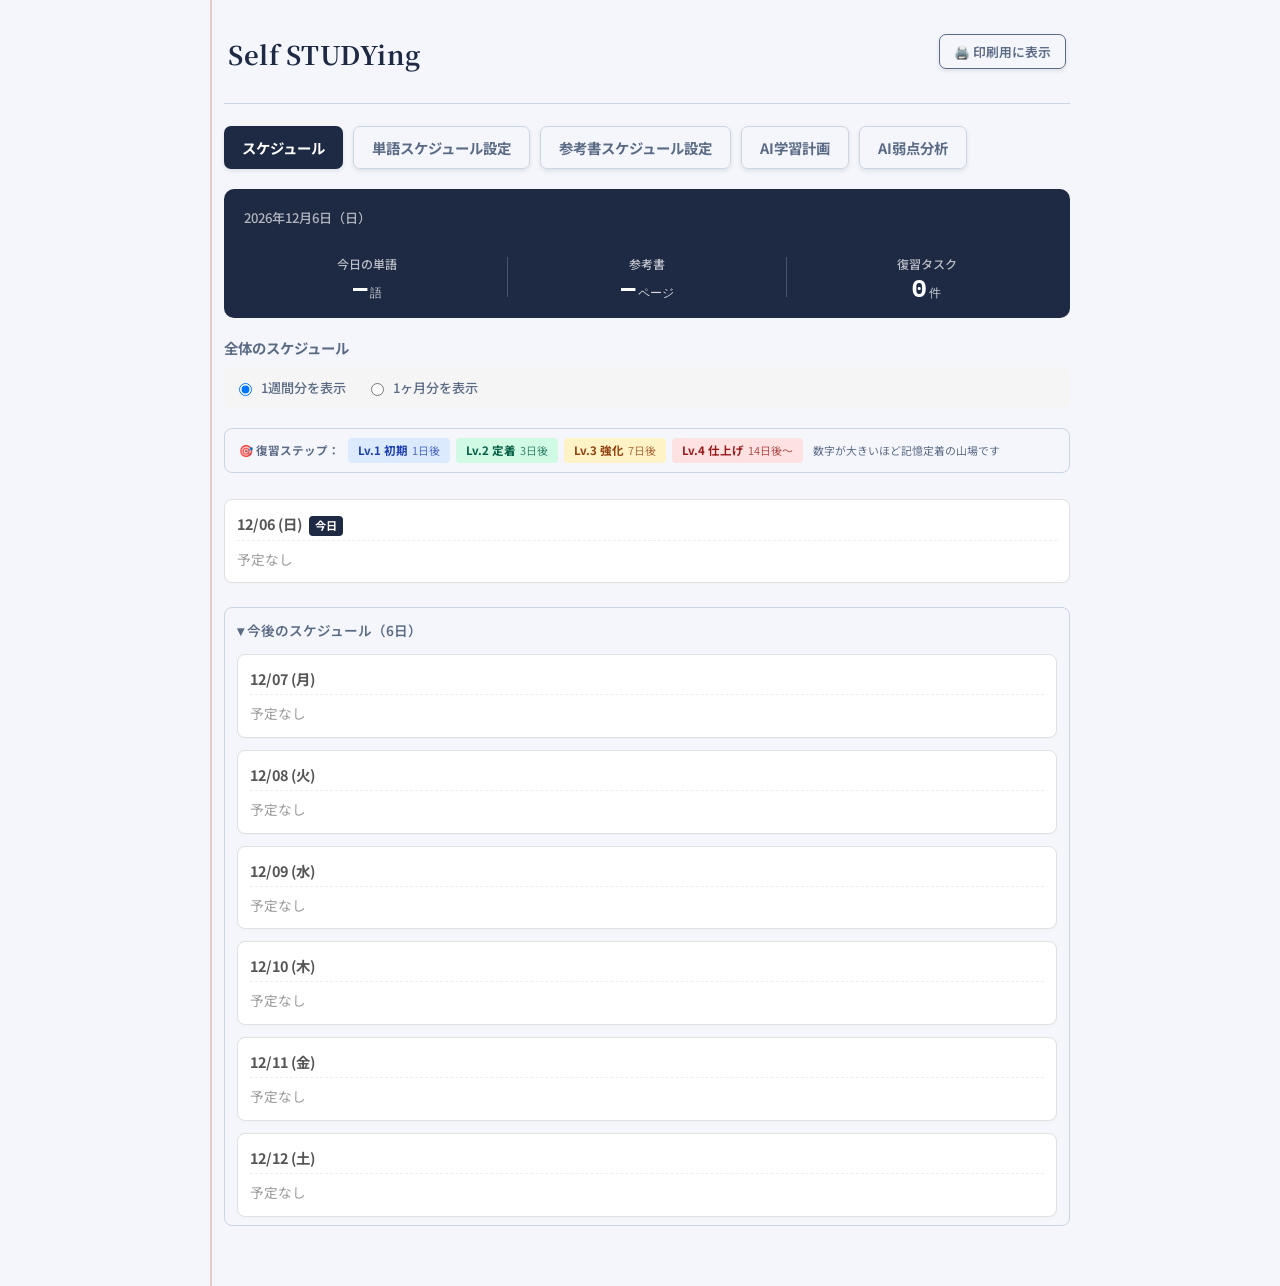
==== index.html @ 54c26e52 "Update index.html" ====
<!DOCTYPE html>
<html lang="ja">
<head>
<meta charset="UTF-8">
<meta name="viewport" content="width=device-width, initial-scale=1.0">
<title>Self STUDYing</title>
<link rel="preconnect" href="https://fonts.googleapis.com">
<link href="https://fonts.googleapis.com/css2?family=Noto+Serif+JP:wght@500;700&family=Noto+Sans+JP:wght@400;500;700&family=IBM+Plex+Mono:wght@500;600&display=swap" rel="stylesheet">
<script src="https://cdnjs.cloudflare.com/ajax/libs/Chart.js/4.4.4/chart.umd.min.js"></script>
<script src="https://cdnjs.cloudflare.com/ajax/libs/dompurify/3.2.4/purify.min.js"></script>
<link rel="stylesheet" href="css-style.css">
<link rel="stylesheet" href="css-ai-features.css">
<script>
  // AI機能の関数が未定義でも js-app.js の初期化を止めないための安全ガード
  window.handleScoreImageFile = window.handleScoreImageFile || function(e){ console.log('Score image:', e); };
  window.runWeaknessAnalysis = window.runWeaknessAnalysis || function(){ console.log('Weakness analysis'); };
  window.generateStudyPlan = window.generateStudyPlan || function(){ console.log('Study plan'); };
  window.setupApiKeyPersistence = window.setupApiKeyPersistence || function(){};
</script>
</head>
<body>
<div class="app">

  <header class="hero">
    <div class="hero-top">
      <div>
        <h1>Self STUDYing</h1>
      </div>
      <button class="print-btn no-print" id="printBtn">🖨️ 印刷用に表示</button>
    </div>
  </header>
  <!-- デスクトップ用タブバー（モバイルでは非表示） -->
  <div class="desktop-tab-bar no-print" style="display:flex; gap:10px; margin-bottom:20px; flex-wrap:wrap;">
    <button id="tabSchedule" class="btn-primary" onclick="showTab('schedule')">スケジュール</button>
    <button id="tab-btn-study" class="btn-ghost" onclick="showTab('study')">単語スケジュール設定</button>
    <button id="tab-btn-reference" class="btn-ghost" onclick="showTab('reference')">参考書スケジュール設定</button>
    <button class="btn-ghost" onclick="showTab('coach')">AI学習計画</button>
    <button class="btn-ghost" onclick="showTab('analysis')">AI弱点分析</button>
  </div>

  <!-- モバイル用ボトムナビゲーション -->
  <nav class="bottom-nav no-print" aria-label="メインナビゲーション">
    <button class="bottom-nav-item active" id="bnav-schedule" onclick="showTab('schedule')" aria-label="スケジュール">
      <span class="nav-dot"></span>
      <span class="nav-icon">📅</span>
      <span>スケジュール</span>
    </button>
    <button class="bottom-nav-item" id="bnav-study" onclick="showTab('study')" aria-label="単語設定">
      <span class="nav-dot"></span>
      <span class="nav-icon">📖</span>
      <span>単語</span>
    </button>
    <button class="bottom-nav-item" id="bnav-reference" onclick="showTab('reference')" aria-label="参考書設定">
      <span class="nav-dot"></span>
      <span class="nav-icon">📚</span>
      <span>参考書</span>
    </button>
    <button class="bottom-nav-item" id="bnav-coach" onclick="showTab('coach')" aria-label="AI学習計画">
      <span class="nav-dot"></span>
      <span class="nav-icon">🤖</span>
      <span>AI計画</span>
    </button>
    <button class="bottom-nav-item" id="bnav-analysis" onclick="showTab('analysis')" aria-label="AI弱点分析">
      <span class="nav-dot"></span>
      <span class="nav-icon">📊</span>
      <span>分析</span>
    </button>
  </nav>

    <!-- 追加：スケジュール表示ビュー -->
  <div id="tab-schedule" class="tab-content">

    <!-- ★ 今日のサマリーカード -->
    <div class="today-summary-card" id="todaySummaryCard">
      <div class="ts-date" id="todaySummaryDate">読み込み中...</div>
      <div class="ts-block">
        <div class="ts-label">今日の単語</div>
        <div class="ts-value" id="ts-words">—<span class="ts-unit">語</span></div>
      </div>
      <div class="ts-divider"></div>
      <div class="ts-block">
        <div class="ts-label">参考書</div>
        <div class="ts-value" id="ts-pages">—<span class="ts-unit">ページ</span></div>
      </div>
      <div class="ts-divider"></div>
      <div class="ts-block">
        <div class="ts-label">復習タスク</div>
        <div class="ts-value" id="ts-reviews">—<span class="ts-unit">件</span></div>
      </div>
      <div class="ts-all-done" id="ts-all-done" style="display:none;">✅ 今日の予定はすべて完了！お疲れさまです。</div>
    </div>

    <h3 class="sub-head">全体のスケジュール</h3>
    
    <!-- 期間切り替えラジオボタン -->
    <div style="margin-bottom: 20px; display: flex; gap: 20px; background: #f5f5f5; padding: 10px; border-radius: 6px; flex-wrap:wrap;">
      <label style="cursor: pointer; display: flex; align-items: center; gap: 6px;">
        <input type="radio" name="schedulePeriod" value="week" checked> 1週間分を表示
      </label>
      <label style="cursor: pointer; display: flex; align-items: center; gap: 6px;">
        <input type="radio" name="schedulePeriod" value="month"> 1ヶ月分を表示
      </label>
    </div>

    <!-- スケジュールが日付順に並ぶコンテナ -->
    <div id="integratedScheduleList" style="display: flex; flex-direction: column; gap: 12px;"></div>
  </div>

  <div id="tab-study" class="tab-content" style="display:none;">
  <section class="card today-card" id="today">
    <h2>📌 今日やること</h2>
    <h3 class="sub-head">今日の範囲</h3>
    <div class="today-new-box" id="todayNewBox"></div>
    <h3 class="sub-head">レビューする単語</h3>
    <div class="due-list" id="dueList"></div>
  </section>

  <section class="card" id="progress">
    <h2>📊 進捗</h2>
    <div class="chart-grid">
      <div>
        <div class="chart-label">日別正答率（直近14日）</div>
        <div class="chart-box"><canvas id="rateChart"></canvas></div>
      </div>
      <div>
        <div class="chart-label">苦手単語の内訳</div>
        <div class="chart-box"><canvas id="statusChart"></canvas></div>
      </div>
    </div>
    <div class="streak-note">データがない日はグラフ上で途切れます（その日はレビューをしていない、という意味です）。</div>
  </section>

  <details class="setup-details" id="setup" open>
    <summary>⚙️ スケジュール設定</summary>
    <h3 class="sub-head">① 今週の範囲を登録</h3>
    <div class="field full" style="margin-bottom:14px;">
      <label>割り振り方法</label>
      <div style="display:flex; gap:16px; margin-top:6px; flex-wrap:wrap;">
        <label style="cursor:pointer; display:flex; align-items:center; gap:4px; font-size:.85rem;">
          <!-- valueを byRange に変更し、文言を合わせます -->
          <input type="radio" name="planMode" value="byRange" checked>
          学習する曜日から設定（開始日〜終了日で均等に分ける）
        </label>
        <label style="cursor:pointer; display:flex; align-items:center; gap:4px; font-size:.85rem;">
          <input type="radio" name="planMode" value="byAmount">
          1日の単語数を指定する（終了番号まで数週間続く）
        </label>
      </div>
    </div>
    <div class="form-grid">
      <div class="field">
        <label for="startNum">開始番号</label>
        <input type="number" id="startNum" min="1" placeholder="例: 1500">
      </div>
      <div class="field">
        <label for="endNum">終了番号</label>
        <input type="number" id="endNum" min="1" placeholder="例: 1600">
      </div>
      <div class="field">
        <label for="startDate">開始日</label>
        <input type="date" id="startDate">
      </div>
      <!-- 追加：終了日の入力欄 -->
      <div class="field" id="endDateWrap">
        <label for="endDate">終了日</label>
        <input type="date" id="endDate">
      </div>
      <div class="field" id="amountFieldWrap" style="display:none;">
        <label for="amountPerDay">1日の単語数</label>
        <input type="number" id="amountPerDay" min="1" placeholder="例: 30">
      </div>
      <div class="field">
        <label>学習する曜日（新規を覚える日）</label>
        <div class="checkbox-row" id="weekdayRow"></div>
      </div>
      <div class="field full">
        <label>復習を入れるタイミング</label>
        <div class="checkbox-row" id="intervalRow"></div>
        <div class="hint">推奨：1日後・3日後・7日後・14日後。他教科との兼ね合いで負担が大きければ間引いてOKです。</div>
      </div>
    </div>
    <div class="error-msg" id="errorMsg"></div>
    <button class="btn-primary" id="addBtn" style="margin-top:10px;">この範囲をスケジュールに追加</button>
    <div class="entry-list" id="entryList"></div>

    <h3 class="sub-head">② スケジュール表（単語 + 参考書）</h3>
    <div class="schedule-wrap">
      <div id="scheduleArea"></div>
    </div>
    <div class="footer-actions">
      <button class="btn-ghost" id="resetBtn">範囲をすべてリセット</button>
    </div>

    <h3 class="sub-head">③ 単語を登録（問題中に出てきた単語や苦手な単語など）</h3>
    <div class="leech-form-row">
      <input type="text" id="leechWord" placeholder="単語（例: arbitrary）">
      <input type="text" id="leechMeaning" placeholder="意味・メモ（任意）">
      <button class="btn-primary" id="leechAddBtn">リストに追加</button>
    </div>
    <div class="error-msg" id="leechErrorMsg"></div>

    <details class="leech-details" open>
      <summary id="activeSummary">登録中の単語</summary>
      <div style="margin: 12px 0; padding: 14px; background: var(--paper); border-radius: 8px; border: 1px solid var(--paper-line);">
        <div style="font-size: .85rem; font-weight: 700; margin-bottom: 8px;">📝 リストの単語で確認テストを実施</div>
        <div style="display: flex; gap: 8px; flex-wrap: wrap;">
          <select id="testMode" style="padding: 8px 10px; border: 1px solid var(--paper-line); border-radius: 6px; font-family: inherit; font-size: .9rem;">
            <option value="all">登録中の全単語</option>
            <option value="random10">ランダムに10問</option>
            <option value="miss1">ミス1回の単語のみ</option>
            <option value="warn">要注意単語のみ（ミス2回以上）</option>
          </select>
          <button class="btn-primary" id="startTestBtn">テスト開始</button>
        </div>
      </div>
      <table class="leech-mini-table" id="activeTable"></table>
    </details>
    <details class="leech-details">
      <summary id="graduatedSummary">卒業した単語</summary>
      <table class="leech-mini-table" id="graduatedTable"></table>
    </details>
  </details>

  <section class="card tip-box" style="background:var(--gold-bg); border:1px solid #e4cd94;">
    <h2 style="font-family:'Noto Sans JP',sans-serif; font-size:.95rem;">📌 各回の学習フロー（既にやっている進め方）</h2>
    <ol style="margin:8px 0 0 0; padding-left:1.2em; font-size:.85rem;">
      <li style="margin-bottom:4px;">英語を見て日本語の意味を思い出す（想起）</li>
      <li style="margin-bottom:4px;">出てこなければ意味を確認 → 右ページの例文で該当箇所を訳す</li>
      <li style="margin-bottom:4px;"><b>例文を見終えたら、単語だけをもう一度見せて自力で意味を言わせる</b>（ここが抜けやすい）</li>
      <li style="margin-bottom:4px;">それでも詰まる単語は上の「苦手リスト」に単語だけ登録しておく → 表示された日に自動でレビュー対象に上がってくる</li>
    </ol>
  </section>
  </div>
  
    <!-- 参考書スケジュール管理タブ -->
  <div id="tab-reference" class="tab-content" style="display: none;">

    <!-- ━━━━━━━━━━━━━━━━━━━━━━━━━━━━━━━━━━━━━
         【出力エリア】今日の確認
         ━━━━━━━━━━━━━━━━━━━━━━━━━━━━━━━━━━━━━ -->
    <div class="ref-section-label ref-section-label--output">
      <span class="ref-section-icon">📋</span>今日の確認
    </div>

    <!-- ★ 今日やること（参考書）カード -->
    <section class="card today-card" id="ref-today">
      <h2>📌 今日やること</h2>

      <h3 class="sub-head">今日の参考書範囲</h3>
      <div class="today-new-box" id="refTodayNewBox">
        <div class="empty-mini">読み込み中...</div>
      </div>

      <h3 class="sub-head">今日の復習チェック</h3>
      <div id="refTodayReviewList">
        <div class="empty-mini">読み込み中...</div>
      </div>

      <!-- 進捗入力：折りたたみ式アコーディオン -->
      <details class="ref-progress-details" id="refProgressDetails">
        <summary class="ref-progress-summary">
          <span class="ref-progress-summary-icon">📝</span>
          今日の進捗を入力する
          <span class="ref-progress-summary-badge" id="refProgressBadge" style="display:none;">記録済み ✓</span>
        </summary>
        <div id="refTodayProgressSection" style="margin-top:10px;"></div>
      </details>

      <!-- 進捗保存後に表示する「進んだ分の復習スケジュール」 -->
      <div id="refProgressedReviewSection" style="margin-top:0;"></div>
    </section>

    <!-- ━━━━━━━━━━━━━━━━━━━━━━━━━━━━━━━━━━━━━
         【入力エリア】スケジュール設定
         ━━━━━━━━━━━━━━━━━━━━━━━━━━━━━━━━━━━━━ -->
    <div class="ref-section-label ref-section-label--input">
      <span class="ref-section-icon">⚙️</span>スケジュール設定
    </div>

    <details class="ref-setting-details" id="refSettingDetails" open>
      <summary class="ref-setting-summary">
        📚 参考書スケジュールを登録・管理する
      </summary>
      <div class="card ref-setting-body">

        <div class="field full" style="margin-bottom:14px;">
          <label>割り振り方法</label>
          <div style="display:flex; gap:16px; margin-top:6px; flex-wrap:wrap;">
            <label style="cursor:pointer; display:flex; align-items:center; gap:4px; font-size:.85rem;">
              <input type="radio" name="refPlanMode" value="byRange" checked>
              学習する曜日から設定（開始日〜終了日で均等に分ける）
            </label>
            <label style="cursor:pointer; display:flex; align-items:center; gap:4px; font-size:.85rem;">
              <input type="radio" name="refPlanMode" value="byAmount">
              1日あたり進める量から設定（終了日は自動計算）
            </label>
          </div>
        </div>

        <div style="display: grid; grid-template-columns: repeat(auto-fit, minmax(200px, 1fr)); gap: 15px; margin-bottom: 15px;">
          <div>
            <label>教材名</label>
            <input type="text" id="refBookName" placeholder="例: 青チャート、NextStage" class="input-field" style="width: 100%;">
          </div>
          <div>
            <label>開始ページ（番）</label>
            <input type="number" id="refStartNum" placeholder="例: 1" class="input-field" style="width: 100%;">
          </div>
          <div>
            <label>終了ページ（番）</label>
            <input type="number" id="refEndNum" placeholder="例: 100" class="input-field" style="width: 100%;">
          </div>
          <div>
            <label>開始日</label>
            <input type="date" id="refStartDate" class="input-field" style="width: 100%;">
          </div>
          <div id="refEndDateWrap">
            <label>終了日</label>
            <input type="date" id="refEndDate" class="input-field" style="width: 100%;">
          </div>
          <div id="refAmountFieldWrap" style="display: none;">
            <label>1日あたり進める量</label>
            <input type="number" id="refAmountPerDay" min="1" placeholder="例: 5" class="input-field" style="width: 100%;">
          </div>
        </div>

        <div class="field full" style="margin-bottom: 15px;">
          <label>学習する曜日</label>
          <div class="checkbox-row" id="refWeekdayRow"></div>
        </div>

        <div class="field full" style="margin-bottom: 15px;">
          <div style="display:flex; align-items:flex-start; gap:10px; padding:10px 14px;
               background:#eaf3ec; border:1.5px solid #bcd6c4; border-radius:8px; font-size:.83rem;">
            <span style="font-size:1.05rem; flex-shrink:0;">📅</span>
            <div style="color:#2d5c3c; line-height:1.55;">
              <strong>復習スケジュールは進捗入力時に自動生成されます。</strong><br>
              今日の進捗を記録すると、その日から <strong>1日後・3日後・7日後・14日後</strong> の復習予定が自動でスケジュールに追加されます。
            </div>
          </div>
        </div>

        <div class="error-msg" id="refErrorMsg"></div>
        <button id="saveRefPlanBtn" class="btn-primary" style="width: 100%;">スケジュールを生成して登録</button>
        <div class="entry-list" id="refEntryList"></div>

      </div><!-- /.ref-setting-body -->
    </details>

  </div>

  <!-- [ai-features.html] AI学習計画タブ (#tab-coach) → ai-features.html に移動 -->

  <!-- [ai-features.html] AI弱点分析タブ (#tab-analysis) → ai-features.html に移動 -->

</div>

<div class="modal-overlay" id="testModal">
    <div class="modal-content">
      <button class="modal-close" id="closeTestBtn">✖</button>
      <div id="testArea">
        <div class="test-progress" id="testProgress"></div>
        <div style="text-align: center; margin-bottom: 10px;">
         <button onclick="speakWord(document.getElementById('testWordDisplay').textContent)" 
                 style="background:var(--ink); color:white; border:none; border-radius:50%; width:40px; height:40px; cursor:pointer;">🔊</button>
       </div>
        <div class="test-word" id="testWordDisplay"></div>
        <button class="btn-ghost" id="testRevealBtn" style="width: 100%; margin-bottom: 12px; padding: 12px;">意味を確認</button>
        <div class="test-meaning" id="testMeaningDisplay"></div>
        <div class="test-actions" id="testActions">
          <button class="btn-correct" id="testCorrectBtn" style="flex: 1; padding: 12px;">できた</button>
          <button class="btn-wrong" id="testWrongBtn" style="flex: 1; padding: 12px;">もう一度</button>
        </div>
      </div>
      <div id="resultArea" style="display: none;">
        <h2 style="text-align: center; margin-top: 0; font-size: 1.4rem;">🎉 テスト終了！</h2>
        <div style="text-align: center; font-size: 1.1rem; font-weight: 700; margin-bottom: 16px;" id="resultScore"></div>
        <div style="font-size: .85rem; color: var(--ink-soft); text-align: center;">※スケジュールと日別正答率グラフに結果が反映されました。</div>
        <div class="result-list" id="resultList"></div>
      </div>
    </div>
  </div>

  <!-- ★② ここに追記：AI機能を読み込む枠 -->
  <div id="ai-features-container">
    <!-- ============================================================
   AI機能画面パーツ (components-ai-features.html)
============================================================ -->

  <!-- タブボタンテンプレート（JSがナビゲーションバーに自動挿入します） -->
  <template id="ai-nav-desktop-template">
    <button id="tab-btn-coach" class="btn-ghost" onclick="showTab('coach')">AI学習計画</button>
    <button id="tab-btn-analysis" class="btn-ghost" onclick="showTab('analysis')">AI弱点分析</button>
  </template>

  <template id="ai-nav-mobile-template">
    <button class="bottom-nav-item" id="bnav-coach" onclick="showTab('coach')" aria-label="AI学習計画">
      <span class="nav-dot"></span>
      <span class="nav-icon">🤖</span>
      <span>AI計画</span>
    </button>
    <button class="bottom-nav-item" id="bnav-analysis" onclick="showTab('analysis')" aria-label="AI弱点分析">
      <span class="nav-dot"></span>
      <span class="nav-icon">📊</span>
      <span>分析</span>
    </button>
  </template>

  <!-- ① AI学習計画タブ本体 -->
  <div id="tab-coach" class="tab-content" style="display:none;">
    <!-- APIキー設定 -->
    <section class="card no-print ai-settings-card">
      <h2 style="font-size:0.9rem; margin-bottom:8px;">⚙️ AI連携設定</h2>
      <div class="security-banner">
        <span class="sb-icon">⚠️</span>
        <div>
          <strong>APIキーの取り扱いにご注意ください。</strong><br>
          このキーはお使いのブラウザ内にのみ保存され、外部サーバーへ送信されることはありません。
          ただし、<strong>共有PC・共有ブラウザでのご利用はお控えください</strong>。
        </div>
      </div>
      <div class="field">
        <input type="password" id="geminiApiKey" placeholder="APIキーを入力（このデバイスにのみ保存されます）" style="max-width:400px;">
        <div class="hint">
          Gemini APIキーをお持ちでない場合は
          <a href="https://aistudio.google.com/app/apikey" target="_blank" rel="noopener noreferrer" style="color:var(--ink); font-weight:700; text-decoration:underline;">こちらから取得できます</a>
        </div>
      </div>
      <div class="error-msg" id="coachErrorMsg"></div>
    </section>

    <!-- チャット画面 -->
    <section class="card no-print" id="coachChatSection">
      <h2>💬 AIコーチとの作戦会議（ヒアリング）</h2>
      <div class="hint" style="margin-bottom:12px;">AIが質問をするので、生徒の状況を答えてあげてください。情報が集まったら下のボタンで計画を生成します。</div>
      
      <div id="chatBox" class="chat-box-container">
        <div class="chat-msg model-msg">こんにちは！専属のAI学習コーチです。まずは、今回の「達成したい目標（例：〇〇試験合格）」を教えてください！</div>
      </div>

      <div style="display: flex; flex-direction: column; gap: 8px;">
        <div class="chat-input-row">
          <button type="button" class="btn-ghost" onclick="document.getElementById('chatFileInput').click()" style="padding: 10px 14px; font-size: 0.85rem; display: flex; align-items: center; gap: 6px; white-space: nowrap;">
            📷 画像を追加
          </button>
          <input type="file" id="chatFileInput" accept="image/*" style="display: none;">
    
          <input type="text" id="chatInput" class="chat-input-text" placeholder="メッセージを入力...">
          <button class="btn-primary" id="chatSendBtn">送信</button>
          <button class="btn-ghost" id="chatStopBtn" style="display: none; border-color: var(--margin-red); color: var(--margin-red);">停止</button>
        </div>

        <div id="imagePreviewContainer" class="image-preview-box">
          <img id="imagePreview" class="image-preview-img" src="" alt="プレビュー">
          <button id="clearImageBtn" class="image-clear-btn" aria-label="画像を削除">×</button>
        </div>
      </div>

      <div style="margin-top: 24px; text-align: center; border-top: 1px dashed var(--paper-line); padding-top: 16px;">
        <button class="btn-primary btn-gold" id="generatePlanBtn">✨ ヒアリングを終了してロードマップを作成</button>
      </div>
    </section>

    <!-- 解析結果表示エリア -->
    <section class="card" id="coachResultSection" style="display:none;">
      <h2>📊 あなた専用ロードマップ</h2>
      <div id="coachLoading" style="display:none; text-align:center; padding:40px 0; color:var(--ink-soft);">
        <div style="font-size:2rem; margin-bottom:10px; animation: spin 2s linear infinite;">🔄</div>
        <div>AIが対話履歴からオリジナル計画を生成中...</div>
      </div>
      <div id="coachOutput" style="font-size:0.95rem;"></div>
      <div style="text-align: center; margin-top: 20px; display: flex; gap: 10px; justify-content: center; flex-wrap: wrap;">
        <button class="btn-ghost" onclick="continueChat()">チャットに戻って計画を調整する</button>
        <button class="btn-ghost" onclick="resetChat()">もう一度別の計画を立てる</button> 
      </div>

      <div id="currentPlanSection" class="card" style="display: none; margin-top: 20px;">
        <div style="background-color: var(--paper); padding: 12px 16px; border-bottom: 1px solid var(--paper-line); border-radius: var(--radius) var(--radius) 0 0;">
          <h3 style="margin: 0; display: flex; align-items: center; gap: 8px; font-size: 1.05rem; color: var(--ink);">
            📅 現在の学習計画 (Current Plan)
          </h3>
        </div>
        <div style="padding: 16px; background-color: var(--white); border: 1px solid var(--paper-line); border-top: none; border-radius: 0 0 var(--radius) var(--radius);">
          <div id="currentPlanTableContainer" class="schedule-wrap">
            <p style="color: var(--ink-soft); font-style: italic; margin: 0;">計画がここに表示されます...</p>
          </div>
          <div style="text-align: center; margin-top: 24px; padding-top: 16px; border-top: 1px dashed var(--paper-line);">
            <button id="applyPlanBtn" class="btn-primary btn-success" style="display: none; font-size: 1.05rem; padding: 12px 24px;">
              🗓️ この計画をスケジュール表に反映する
            </button>
          </div>
        </div>
      </div>
    </section>
  </div>

  <!-- ② AI弱点分析タブ本体 -->
  <div id="tab-analysis" class="tab-content" style="display:none;">
    <section class="card no-print ai-settings-card">
      <h2 style="font-size:0.9rem; margin-bottom:8px;">⚙️ AI連携設定</h2>
      <div class="hint">「AI学習計画」タブで入力したAPIキーがこの画面でもそのまま使われます。</div>
    </section>

    <section class="card" id="scoreInputSection">
      <h2>📝 成績・診断データの入力</h2>
      <div class="hint" style="margin-bottom:14px;">模試・定期テスト・診断テストの結果を登録してください。試験の種類を指定することで精度の高い弱点分析が可能です。</div>

      <div class="score-form-grid" style="margin-bottom:12px;">
        <div class="field full">
          <label for="scoreExamType">試験の種類</label>
          <div style="display:flex; gap:8px; flex-wrap:wrap; align-items:center;">
            <select id="scoreExamType" class="score-select" style="flex:1; min-width:180px;" onchange="handleExamTypeChange(this)">
              <option value="">--- 選択してください ---</option>
              <optgroup label="河合塾">
                <option value="河合塾記述模試">河合塾記述模試</option>
                <option value="河合塾マーク模試">河合塾マーク模試（センタープレ等）</option>
                <option value="河合塾共通テスト模試">河合塾共通テスト模試</option>
              </optgroup>
              <optgroup label="東進">
                <option value="全国統一高校生テスト">全国統一高校生テスト（東進）</option>
                <option value="東進センター試験本番レベル模試">センター本番レベル模試（東進）</option>
              </optgroup>
              <optgroup label="駿台">
                <option value="駿台全国模試">駿台全国模試</option>
                <option value="駿台共通テスト模試">駿台共通テスト模試</option>
              </optgroup>
              <optgroup label="進研">
                <option value="進研模試">進研模試</option>
                <option value="進研記述模試">進研記述模試</option>
              </optgroup>
              <optgroup label="その他">
                <option value="共通テスト本番">共通テスト本番</option>
                <option value="定期テスト">定期テスト</option>
                <option value="校内模試">校内模試</option>
                <option value="custom">その他（直接入力）</option>
              </optgroup>
            </select>
            <input type="text" id="scoreExamTypeCustom" class="score-text" placeholder="試験名を入力" style="display:none; flex:1; min-width:160px;">
          </div>
        </div>

        <div class="field">
          <label for="scoreSubject">教科</label>
          <input type="text" id="scoreSubject" class="score-text" placeholder="例: 英語">
        </div>
        <div class="field">
          <label for="scoreCategory">分野（任意）</label>
          <input type="text" id="scoreCategory" class="score-text" placeholder="例: 文法・語法">
        </div>
        <div class="field" style="max-width:100px;">
          <label for="scoreValue">得点</label>
          <input type="number" id="scoreValue" min="0" placeholder="例: 62">
        </div>
        <div class="field" style="max-width:100px;">
          <label for="scoreTotal">満点</label>
          <input type="number" id="scoreTotal" min="1" value="100">
        </div>
        <div class="field" style="max-width:100px;">
          <label for="scoreDeviation">偏差値（任意）</label>
          <input type="number" id="scoreDeviation" min="0" max="100" step="0.1" placeholder="例: 58.5" style="font-family:'IBM Plex Mono',monospace;">
        </div>
        <div class="field" style="max-width:160px;">
          <label for="scoreDate">実施日</label>
          <input type="date" id="scoreDate">
        </div>
        <div class="field full">
          <label for="scoreNote">メモ（任意）</label>
          <input type="text" id="scoreNote" placeholder="例: 時間切れで最後の大問が白紙だった" class="score-text">
        </div>
      </div>

      <div class="error-msg" id="scoreErrorMsg"></div>
      <div style="display:flex; gap:10px; flex-wrap:wrap; margin-top:8px;">
        <button class="btn-primary" id="scoreAddBtn">この結果を登録</button>
        <button type="button" class="btn-ghost" onclick="document.getElementById('scoreFileInput').click()">📷 画像から自動入力</button>
        <input type="file" id="scoreFileInput" accept="image/*" style="display:none;">
      </div>
      <div id="scoreExtractStatus" class="hint" style="display:none; margin-top:6px;">🔄 画像を解析しています…</div>

      <div class="entry-list" id="scoreEntryList" style="margin-top:16px;"></div>

      <div id="scoreChartWrap" style="display:none; margin-top:20px;">
        <div class="score-chart-grid">
          <div class="score-chart-box">
            <div class="score-chart-label">教科別 平均正答率（%）</div>
            <canvas id="scoreChart"></canvas>
          </div>
          <div class="score-chart-box" id="deviationChartBox" style="display:none;">
            <div class="score-chart-label">偏差値の推移（直近10件）</div>
            <canvas id="deviationChart"></canvas>
          </div>
        </div>
      </div>
    </section>

    <section class="card" id="analysisResultSection">
      <h2>🔍 弱点・原因分析</h2>
      <div class="hint" style="margin-bottom:12px;">登録した成績データに加えて、単語学習の履歴も合わせてAIが分析します。</div>
      <div class="error-msg" id="analysisErrorMsg"></div>
      <button class="btn-primary btn-gold" id="runAnalysisBtn">✨ AIで弱点・原因を分析する</button>

      <div id="analysisLoading" style="display:none; text-align:center; padding:40px 0; color:var(--ink-soft);">
        <div style="font-size:2rem; margin-bottom:10px; animation: spin 2s linear infinite;">🔄</div>
        <div>AIが成績データと学習履歴を分析中...</div>
      </div>

      <div id="analysisOutput" style="margin-top:20px;"></div>
    </section>
  </div>

  <!-- ★③ ここに追記：JavaScriptの読み込み（</body>直前） -->
  <script src="js-ai-features.js" defer></script>
  <script src="js-app.js" defer></script>

</body>
</html>
---- css-style.css ----
:root{
    --paper:#F4F6FB;
    --paper-line:#CBD5E3;
    --margin-red:#B23A2E;
    --margin-red-soft:#e7c9c6;
    --ink:#1E2A44;
    --ink-soft:#5B6B85;
    --gold:#a97c1f;
    --gold-bg:#f6ecd4;
    --success:#3a6b4c;
    --success-bg:#e3ede6;
    --white:#FFFFFF;
    --danger:#B23A2E;
    --radius:10px;
  }
  *{box-sizing:border-box;}
  html, body{
    margin:0;
    /* 横スクロールをルートで完全に封じる */
    max-width:100%;
    overflow-x:hidden;
  }
  body{
    background:var(--paper);
    color:var(--ink);
    font-family:'Noto Sans JP', sans-serif;
    line-height:1.6;
  }
  .app{
    max-width:900px;
    margin:0 auto;
    padding:0 20px 60px 34px;
    position:relative;
    /* はみ出し要素を .app 内に封じる */
    overflow-x:hidden;
  }
  .app::before{
    content:"";
    position:absolute;
    top:0; bottom:0; left:20px;
    width:2px;
    background:var(--margin-red-soft);
  }

  /* ---------- HERO / LP INTRO ---------- */
  .hero{
    padding:34px 4px 22px 4px;
    border-bottom:1px solid var(--paper-line);
    margin-bottom:22px;
  }
  .hero-top{ display:flex; justify-content:space-between; align-items:flex-start; gap:12px; flex-wrap:wrap; }
  h1{
    font-family:'Noto Serif JP', serif;
    font-weight:700;
    font-size:1.6rem;
    margin:0 0 6px 0;
    letter-spacing:.02em;
  }
  .tagline{
    color:var(--ink-soft);
    font-size:.92rem;
    margin:0 0 20px 0;
    max-width:520px;
  }
  .feature-grid{
    display:grid;
    grid-template-columns:repeat(3, 1fr);
    gap:12px;
    margin-bottom:18px;
  }
  .feature-card{
    background:var(--white);
    border:1px solid var(--paper-line);
    border-radius:var(--radius);
    padding:14px 16px;
  }
  .feature-card .icon{ font-size:1.15rem; margin-bottom:6px; display:block; }
  .feature-card .ft{ font-weight:700; font-size:.85rem; margin-bottom:3px; }
  .feature-card .fd{ font-size:.78rem; color:var(--ink-soft); }
  .quick-nav{ display:flex; gap:10px; flex-wrap:wrap; }
  .quick-nav a{
    font-size:.82rem; font-weight:600; color:var(--ink);
    text-decoration:none; border:1px solid var(--paper-line);
    border-radius:20px; padding:6px 14px; background:var(--white);
  }
  .quick-nav a:hover{ border-color:var(--ink); }
  .print-btn{
    background:transparent; border:1px solid var(--ink-soft); color:var(--ink-soft);
    border-radius:7px; padding:7px 14px; font-size:.8rem; font-weight:600; cursor:pointer;
  }
  .print-btn:hover{ border-color:var(--ink); color:var(--ink); }

  section.card{
    background:var(--white);
    border:1px solid var(--paper-line);
    border-radius:var(--radius);
    padding:18px 20px;
    margin-bottom:18px;
  }
  .today-card{ border:1.5px solid var(--ink); }
  h2{
    font-family:'Noto Serif JP', serif;
    font-size:1.05rem;
    margin:0 0 14px 0;
    display:flex;
    align-items:center;
    gap:8px;
  }
  h2 .num{
    font-family:'IBM Plex Mono', monospace;
    font-size:.8rem;
    color:var(--white);
    background:var(--ink);
    border-radius:5px;
    padding:2px 7px;
  }
  h3.sub-head{
    font-size:.9rem; margin:20px 0 8px 0; color:var(--ink-soft);
    border-top:1px dashed var(--paper-line); padding-top:16px;
  }
  h3.sub-head:first-of-type{ border-top:none; padding-top:0; margin-top:4px; }

  .today-new-box{
    display:flex; flex-wrap:wrap; gap:8px; margin-bottom:14px;
  }
  .today-new-tag{
    font-family:'IBM Plex Mono', monospace; font-weight:600; font-size:.9rem;
    background:var(--gold-bg); color:var(--gold); border:1px solid #e4cd94;
    border-radius:7px; padding:6px 12px;
  }
  /* 参考書タブ「今日やること」専用タグ（緑系） */
  .today-ref-tag{
    font-family:'IBM Plex Mono', monospace; font-weight:700; font-size:.88rem;
    background:var(--success-bg); color:var(--success); border:1px solid #bcd6c4;
    border-radius:7px; padding:6px 14px; display:inline-block; line-height:1.5;
  }
  /* 参考書復習アイテム */
  .ref-review-item{
    display:flex; align-items:center; justify-content:space-between;
    gap:10px; flex-wrap:wrap;
    border:1px solid var(--paper-line); border-radius:8px;
    padding:10px 14px; background:var(--paper);
  }
  .ref-review-item .ref-book-info{ display:flex; flex-direction:column; gap:2px; flex:1; }
  .ref-review-item .ref-book-title{ font-family:'IBM Plex Mono',monospace; font-weight:700; font-size:.95rem; }
  .ref-review-item .ref-book-range{ font-size:.82rem; color:var(--ink-soft); }
  .empty-mini{ color:var(--ink-soft); font-size:.85rem; padding:6px 2px; }

  .form-grid{
    display:grid;
    grid-template-columns:1fr 1fr;
    gap:14px 16px;
  }
  .field{ display:flex; flex-direction:column; gap:5px; }
  .field.full{ grid-column:1 / -1; }
  label{ font-size:.82rem; color:var(--ink-soft); font-weight:500; }
  input[type=number], input[type=date]{
    font-family:'IBM Plex Mono', monospace;
    font-size:.95rem;
    padding:8px 10px;
    border:1px solid var(--paper-line);
    border-radius:6px;
    background:var(--paper);
    color:var(--ink);
  }
  input:focus{ outline:2px solid var(--ink); outline-offset:1px; }
  .checkbox-row{ display:flex; flex-wrap:wrap; gap:8px; }
  .chip{
    display:inline-flex; align-items:center; gap:6px;
    border:1px solid var(--paper-line);
    border-radius:20px;
    padding:6px 12px;
    font-size:.85rem;
    cursor:pointer;
    user-select:none;
    background:var(--paper);
  }
  .chip input{ accent-color:var(--ink); margin:0; }
  .chip.checked{ background:var(--ink); color:var(--white); border-color:var(--ink); }
  .chip.checked input{ accent-color:var(--white); }
  .hint{ font-size:.78rem; color:var(--ink-soft); margin-top:2px; }
  button{
    font-family:'Noto Sans JP', sans-serif;
    font-weight:700;
    font-size:.9rem;
    border:none;
    border-radius:7px;
    padding:10px 18px;
    cursor:pointer;
  }
  .btn-primary{ background:var(--ink); color:var(--white); }
  .btn-primary:hover{ background:#141c30; }
  .btn-ghost{ background:transparent; color:var(--ink-soft); border:1px solid var(--paper-line); }
  .btn-ghost:hover{ border-color:var(--ink-soft); color:var(--ink); }
  .error-msg{ color:var(--danger); font-size:.85rem; margin-top:6px; min-height:1.2em; }
  .entry-list{ display:flex; flex-direction:column; gap:8px; margin-top:14px; }
  .entry-item{
    display:flex; justify-content:space-between; align-items:center;
    background:var(--paper); border:1px solid var(--paper-line);
    border-radius:8px; padding:8px 12px; font-size:.85rem;
  }
  .entry-item .rng{ font-family:'IBM Plex Mono', monospace; font-weight:600; }
  .entry-item .meta{ color:var(--ink-soft); font-size:.78rem; margin-top:2px; }
  .del-btn{
    background:none; border:none; color:var(--margin-red); font-size:.78rem; cursor:pointer; padding:4px 6px;
    text-decoration:underline;
  }
  .schedule-wrap{ overflow-x:auto; max-width:100%; }
  table{
    border-collapse:collapse;
    width:100%;
    /* min-width はデスクトップのみ。モバイルでは @media で上書きする */
    min-width:560px;
    background:repeating-linear-gradient(
      to bottom,
      var(--white) 0px, var(--white) 47px, var(--paper-line) 47px, var(--paper-line) 48px
    );
  }
  thead th{
    text-align:left; font-size:.78rem; color:var(--ink-soft); font-weight:600;
    padding:8px 10px; border-bottom:2px solid var(--ink); background:var(--white);
  }
  tbody td{ padding:9px 10px; font-size:.85rem; vertical-align:middle; }
  tr.today{ background:#fbf6e8; }
  .date-cell{ font-family:'IBM Plex Mono', monospace; white-space:nowrap; }
  .date-cell .wd{ color:var(--ink-soft); font-size:.75rem; margin-left:2px;}
  .today-badge{
    display:inline-block; font-size:.68rem; background:var(--ink); color:var(--white);
    border-radius:4px; padding:1px 5px; margin-left:6px;
  }
  .tag{
    display:inline-flex; align-items:center; gap:4px;
    font-family:'IBM Plex Mono', monospace; font-size:.78rem;
    border-radius:5px; padding:3px 8px; margin:2px 4px 2px 0; white-space:nowrap;
  }
  .tag-new{ background:var(--gold-bg); color:var(--gold); border:1px solid #e4cd94; font-weight:600;}
  .tag-review{ background:#f7e9e7; color:var(--margin-red); border:1px solid var(--margin-red-soft); font-weight:600; }
  .tag-ref{ background:var(--success-bg); color:var(--success); border:1px solid #bcd6c4; font-weight:600; }
  .tag-ref-review{ background:var(--success-bg); color:var(--success); border:1px dashed #8fb89c; font-weight:600; }
  .tag-ref-review .stamp{
    display:inline-flex; align-items:center; justify-content:center;
    width:15px; height:15px; border-radius:50%; border:1.5px solid var(--success); font-size:.6rem;
  }
  .tag-ref-review{ background:#eaf3ec; color:var(--success); border:1px solid #bcd6c4; font-weight:600; }

  /* ── 復習インターバル 階層カラー（重要度別）─────────────────── */
  .tag-review-t1{ background:#dbeafe; color:#1e40af; border-color:#93c5fd; }
  .tag-review-t2{ background:#d1fae5; color:#065f46; border-color:#6ee7b7; }
  .tag-review-t3{ background:#fef3c7; color:#92400e; border-color:#fcd34d; }
  .tag-review-t4{ background:#fee2e2; color:#991b1b; border-color:#fca5a5; }
  .tag-review-t1 .stamp{ border-color:#1e40af; }
  .tag-review-t2 .stamp{ border-color:#065f46; }
  .tag-review-t3 .stamp{ border-color:#92400e; }
  .tag-review-t4 .stamp{ border-color:#991b1b; }
  /* 凡例コンテナ */
  .review-legend{
    display:flex; gap:6px; flex-wrap:wrap; align-items:center;
    padding:9px 14px; background:var(--paper);
    border:1px solid var(--paper-line); border-radius:8px;
    margin-bottom:14px; font-size:.72rem;
  }
  .review-legend-label{ font-weight:700; color:var(--ink-soft); margin-right:2px; white-space:nowrap; }
  .review-legend-badge{
    display:inline-flex; align-items:center; gap:4px;
    font-weight:700; border-radius:4px; padding:2px 9px;
    border:1px solid transparent;
  }
  .review-legend-badge small{ font-weight:400; opacity:.75; font-size:.68rem; }
  /* ─────────────────────────────────────────────────────────── */

  .tag-ref-review .stamp{
    display:inline-flex; align-items:center; justify-content:center;
    width:15px; height:15px; border-radius:50%; border:1.5px solid var(--success); font-size:.6rem;
  }
  .tag-review .stamp{
    display:inline-flex; align-items:center; justify-content:center;
    width:15px; height:15px; border-radius:50%; border:1.5px solid var(--margin-red); font-size:.6rem;
  }
  /* ---------- 復習チェック（完了チェックボックス／遅延バッジ） ---------- */
  .review-check-label{ cursor:pointer; }
  .review-check-label input.review-check{ accent-color:var(--margin-red); margin:0; cursor:pointer; }
  .tag-ref-review.review-check-label input.review-check{ accent-color:var(--success); }
  .review-check-label.is-done{ opacity:.55; text-decoration:line-through; }
  .delay-badge{
    display:inline-block; font-size:.68rem; font-weight:700;
    background:var(--margin-red); color:var(--white);
    border-radius:4px; padding:1px 5px; margin-left:2px; text-decoration:none;
  }
  .empty-state{ text-align:center; color:var(--ink-soft); padding:30px 10px; font-size:.9rem; }
  .footer-actions{ display:flex; justify-content:flex-end; margin-top:10px; }

  .leech-form-row{ display:flex; gap:10px; flex-wrap:wrap; }
  .leech-form-row input[type=text]{
    font-family:'Noto Sans JP', sans-serif; font-size:.9rem; padding:8px 10px;
    border:1px solid var(--paper-line); border-radius:6px; background:var(--paper);
    color:var(--ink); flex:1; min-width:140px;
  }
  .leech-form-row input[type=text]:focus{ outline:2px solid var(--ink); outline-offset:1px; }
  .due-list{ display:flex; flex-direction:column; gap:10px; }
  .due-item{ border:1px solid var(--paper-line); border-radius:8px; padding:12px 14px; background:var(--paper); }
  .due-item .word-row{ display:flex; align-items:center; justify-content:space-between; gap:10px; flex-wrap:wrap; }
  .due-item .word{ font-family:'IBM Plex Mono', monospace; font-weight:700; font-size:1.05rem; }
  .due-item .overdue{ color:var(--margin-red); font-size:.72rem; margin-left:8px; }
  .reveal-btn{
    background:none; border:1px solid var(--ink-soft); color:var(--ink-soft);
    border-radius:6px; padding:6px 14px; font-size:.82rem; font-weight:600; cursor:pointer;
  }
  .meaning-text{
    margin-top:8px; font-size:.88rem; color:var(--ink); background:var(--white);
    border:1px dashed var(--paper-line); border-radius:6px; padding:9px 11px; display:none;
  }
  .meaning-text.shown{ display:block; }
  .word-actions{ display:none; gap:8px; margin-top:8px; }
  .word-actions.shown{ display:flex; }
  .word-actions button{ flex:1; padding:11px 10px; font-size:.88rem; }
  .btn-correct{ background:var(--success); color:var(--white); }
  .btn-correct:hover{ background:#2c5239; }
  .btn-wrong{ background:var(--margin-red); color:var(--white); }
  .btn-wrong:hover{ background:#8f2e24; }
  .badge-warn{
    display:inline-block; font-size:.7rem; background:#f7e9e7; color:var(--margin-red);
    border:1px solid var(--margin-red-soft); border-radius:4px; padding:1px 6px; margin-left:8px;
  }
  details.leech-details{ margin-top:14px; }
  details.leech-details summary{
    cursor:pointer; font-size:.85rem; color:var(--ink-soft); font-weight:600; padding:4px 0;
  }

  /* ---------- スケジュール折りたたみ（苦手単語リストと同様の details） ---------- */
  details.schedule-details{
    margin-top:12px;
    border:1px solid var(--paper-line);
    border-radius:8px;
    padding:8px 12px;
    background:var(--paper);
  }
  details.schedule-details > summary{
    cursor:pointer; font-size:.85rem; color:var(--ink-soft); font-weight:600; padding:4px 0;
    list-style:none;
  }
  details.schedule-details > summary::-webkit-details-marker{ display:none; }
  details.schedule-details > summary::before{ content:"▸ "; }
  details.schedule-details[open] > summary::before{ content:"▾ "; }
  details.schedule-details .schedule-details-body{
    display:flex; flex-direction:column; gap:12px; margin-top:8px;
  }

  .leech-mini-table{ width:100%; border-collapse:collapse; margin-top:8px; font-size:.8rem; }
  .leech-mini-table th{ text-align:left; color:var(--ink-soft); font-weight:600; padding:5px 6px; border-bottom:1px solid var(--paper-line); }
  .leech-mini-table td{ padding:5px 6px; border-bottom:1px solid var(--paper-line); font-family:'IBM Plex Mono', monospace; }
  .mini-del{ background:none; border:none; color:var(--margin-red); font-size:.75rem; cursor:pointer; text-decoration:underline; font-family:'Noto Sans JP', sans-serif; }

  /* ---------- progress charts ---------- */
  .chart-grid{ display:grid; grid-template-columns:1.4fr 1fr; gap:20px; }
  .chart-box{ position:relative; height:220px; }
  .chart-label{ font-size:.8rem; color:var(--ink-soft); font-weight:600; margin-bottom:8px; }
  .streak-note{ font-size:.78rem; color:var(--ink-soft); margin-top:10px; }

  /* [ai-features.html] 成績データ・弱点分析スタイル → ai-features.html に移動 */

  /* ---------- 今日のサマリーカード ---------- */
  .today-summary-card {
    background: var(--ink);
    color: var(--white);
    border-radius: var(--radius);
    padding: 18px 20px;
    margin-bottom: 18px;
    display: flex;
    flex-wrap: wrap;
    gap: 16px;
    align-items: center;
  }
  .today-summary-card .ts-label {
    font-size: .75rem;
    opacity: .7;
    margin-bottom: 3px;
    font-weight: 500;
  }
  .today-summary-card .ts-value {
    font-family: 'IBM Plex Mono', monospace;
    font-size: 1.5rem;
    font-weight: 700;
    line-height: 1;
  }
  .today-summary-card .ts-unit {
    font-size: .78rem;
    opacity: .8;
    margin-left: 3px;
    font-weight: 400;
  }
  .today-summary-card .ts-block {
    flex: 1;
    min-width: 80px;
    text-align: center;
  }
  .today-summary-card .ts-divider {
    width: 1px;
    height: 40px;
    background: rgba(255,255,255,.2);
  }
  .today-summary-card .ts-date {
    width: 100%;
    font-size: .82rem;
    opacity: .65;
    margin-bottom: 10px;
    font-weight: 500;
  }
  .ts-all-done {
    width: 100%;
    text-align: center;
    font-size: .88rem;
    font-weight: 700;
    color: #a8e6c2;
    letter-spacing: .04em;
    padding: 4px 0;
  }

  /* [ai-features.html] セキュリティバナースタイル → ai-features.html に移動 */

  /* ---------- setup (teacher) area ---------- */
  details.setup-details{
    background:var(--white); border:1px solid var(--paper-line); border-radius:var(--radius);
    padding:18px 20px; margin-bottom:18px;
  }
  details.setup-details > summary{
    cursor:pointer; font-family:'Noto Serif JP', serif; font-size:1.05rem; font-weight:700;
    list-style:none;
  }
  details.setup-details > summary::-webkit-details-marker{ display:none; }
  details.setup-details > summary::before{ content:"▸ "; }
  details.setup-details[open] > summary::before{ content:"▾ "; }

  /* （旧モバイル専用トグルは schedule-details に統合済み） */

  /* ============================================================
     MOBILE IMPROVEMENTS
  ============================================================ */

  /* --- ボトムナビゲーション（モバイル専用） --- */
  .bottom-nav {
    display: none;
  }
  @media (max-width: 640px) {
    /* アプリ全体の下余白をボトムナビ分確保 */
    .app {
      padding-bottom: 90px;
    }
    /* ヘッダー簡略化 */
    .hero {
      padding: 16px 4px 12px 4px;
    }
    /* 既存タブボタン群をモバイルで非表示 */
    .desktop-tab-bar {
      display: none !important;
    }
    /* ボトムナビ表示 */
    .bottom-nav {
      display: flex;
      position: fixed;
      bottom: 0; left: 0; right: 0;
      width: 100%;          /* right:0 だけでなく width も明示 */
      max-width: 100vw;     /* ビューポートを絶対に超えない */
      background: var(--white);
      border-top: 1px solid var(--paper-line);
      z-index: 100;
      height: 62px;
      box-shadow: 0 -2px 12px rgba(30,42,68,0.08);
      overflow: hidden;     /* ナビ自体も内部ではみ出さない */
    }
    .bottom-nav-item {
      flex: 1;
      display: flex;
      flex-direction: column;
      align-items: center;
      justify-content: center;
      gap: 3px;
      padding: 6px 2px;
      cursor: pointer;
      font-size: .6rem;
      font-weight: 600;
      color: var(--ink-soft);
      border: none;
      background: none;
      -webkit-tap-highlight-color: transparent;
      transition: color .15s;
      font-family: 'Noto Sans JP', sans-serif;
    }
    .bottom-nav-item .nav-icon {
      font-size: 1.3rem;
      line-height: 1;
    }
    .bottom-nav-item.active {
      color: var(--ink);
    }
    .bottom-nav-item.active .nav-dot {
      display: block;
    }
    .nav-dot {
      display: none;
      width: 4px; height: 4px;
      background: var(--ink);
      border-radius: 50%;
      margin: 0 auto -2px;
    }

    /* --- テーブルの min-width をモバイルで解除 --- */
    table {
      min-width: 0;
      width: 100%;
    }
    /* スケジュールラップもはみ出し封じ */
    .schedule-wrap {
      overflow-x: hidden;
      max-width: 100%;
    }
    /* leech テーブルも同様 */
    .leech-mini-table {
      min-width: 0 !important;
      width: 100%;
      font-size: .78rem;
    }
    .leech-mini-table td,
    .leech-mini-table th {
      padding: 6px 6px;
      word-break: break-all;
    }

    /* --- フォーム・グリッド --- */
    .form-grid { grid-template-columns: 1fr; }
    .feature-grid { grid-template-columns: 1fr; }
    .chart-grid { grid-template-columns: 1fr; }
    .app { padding-left: 26px; }
    h1 { font-size: 1.3rem; }

    /* --- スケジュール表 → カードビューに変換 --- */
    .schedule-wrap table,
    .schedule-wrap thead,
    .schedule-wrap tbody,
    .schedule-wrap th,
    .schedule-wrap td,
    .schedule-wrap tr {
      display: block;
    }
    .schedule-wrap thead {
      display: none; /* ヘッダー行を隠す */
    }
    .schedule-wrap tr {
      background: var(--white);
      border: 1px solid var(--paper-line);
      border-radius: 10px;
      margin-bottom: 10px;
      padding: 10px 12px;
    }
    .schedule-wrap tr.today {
      border-color: var(--ink);
      border-width: 2px;
    }
    .schedule-wrap td {
      padding: 4px 0;
      font-size: .85rem;
      border: none;
      background: transparent !important;
    }
    /* 各セルの前にラベルを表示 */
    .schedule-wrap td:nth-child(1)::before { content: ""; font-weight: 700; }
    .schedule-wrap td:nth-child(2)::before { content: "📖 単語（新規）　"; font-size: .75rem; color: var(--ink-soft); }
    .schedule-wrap td:nth-child(3)::before { content: "🔁 単語（復習）　"; font-size: .75rem; color: var(--ink-soft); }
    .schedule-wrap td:nth-child(4)::before { content: "📚 参考書（新規）　"; font-size: .75rem; color: var(--ink-soft); }
    .schedule-wrap td:nth-child(5)::before { content: "📝 参考書（復習）　"; font-size: .75rem; color: var(--ink-soft); }
    /* 「—」のみのセルはコンパクトに */
    .schedule-wrap td:only-of-type,
    .schedule-wrap td:empty { display: none; }

    /* タグを小さく折り返し */
    .tag {
      font-size: .72rem;
      padding: 2px 6px;
      margin: 2px 2px 2px 0;
      white-space: normal;   /* 強制改行を許可 */
      word-break: break-word;
      max-width: 100%;
    }
    /* タグのコンテナも折り返し許可 */
    tbody td, .schedule-wrap td {
      word-break: break-word;
      max-width: 100%;
      overflow-wrap: break-word;
    }
    /* section.card 内の横はみ出しも封じる */
    section.card, .card {
      overflow-x: hidden;
      max-width: 100%;
    }

    /* --- 進捗入力をモバイル向けに調整 --- */
    .progress-item {
      flex-direction: column;
      align-items: flex-start;
    }
    .progress-input-row {
      width: 100%;
      margin-top: 6px;
    }
    input.progress-num-input {
      width: 90px;
    }

    /* --- エントリーリストをモバイル向けに調整 --- */
    .entry-item {
      flex-direction: column;
      align-items: flex-start;
      gap: 8px;
    }
    .del-btn {
      align-self: flex-end;
    }

    /* --- チップをモバイルで押しやすく --- */
    .chip {
      padding: 10px 14px;
      font-size: .88rem;
      min-height: 44px;
    }

    /* --- テストモーダル：ボタンを画面下部に固定 --- */
    .modal-overlay {
      align-items: flex-end;
    }
    .modal-content {
      width: 100%;
      max-width: 100%;
      border-radius: 20px 20px 0 0;
      max-height: 92vh;
      padding: 24px 20px 20px;
    }
    .test-actions {
      position: sticky;
      bottom: 0;
      background: var(--white);
      padding: 12px 0 4px;
      margin: 0 -20px;
      padding-left: 20px;
      padding-right: 20px;
      border-top: 1px solid var(--paper-line);
    }
    .test-actions button {
      padding: 16px 10px;
      font-size: 1rem;
      min-height: 52px;
    }
    .test-word {
      font-size: 1.7rem;
    }

    /* [ai-features.html] チャット入力欄モバイルスタイル → ai-features.html に移動 */

    /* [ai-features.html] スコアフォーム・AI弱点カードモバイルスタイル → ai-features.html に移動 */

    /* --- 進んだ分の復習スケジュール（モバイル） --- */
    .progressed-review-slots {
      gap: 5px;
    }
    .progressed-review-slot {
      font-size: .75rem;
      padding: 4px 8px;
    }
    .progressed-review-section {
      padding: 12px 12px;
    }

    /* --- 印刷ボタン --- */
    .print-btn {
      font-size: .72rem;
      padding: 5px 10px;
    }
  }

  @media print{
    .no-print{ display:none !important; }
    .app::before{ display:none; }
    body{ background:#fff; }
    section.card, details.setup-details{ border:1px solid #999; break-inside:avoid; }
  }
  .modal-overlay {
    display: none; position: fixed; top: 0; left: 0; width: 100vw; height: 100vh;
    background: var(--paper); /* 背景を完全に塗りつぶして別画面感を出す */
    z-index: 9999; /* ページの一番手前に強制表示 */
    align-items: center; justify-content: center;
  }
  .modal-overlay.active { display: flex; }
  .modal-content {
    background: var(--white); padding: 32px 24px; border-radius: 12px;
    width: 90%; max-width: 500px; max-height: 95vh; overflow-y: auto; position: relative;
    box-shadow: 0 20px 40px rgba(30,42,68,0.15);
    border: 2px solid var(--ink);
  }
  .modal-close {
    position: absolute; top: 12px; right: 16px; background: none; border: none;
    font-size: 1.5rem; cursor: pointer; color: var(--ink-soft);
  }
  .test-progress { font-family: 'IBM Plex Mono', monospace; font-size: .95rem; color: var(--ink-soft); text-align: center; margin-bottom: 16px; }
  .test-word { font-family: 'IBM Plex Mono', monospace; font-weight: 700; font-size: 2.2rem; text-align: center; margin-bottom: 24px; }
  .test-meaning {
    font-size: 1.1rem; text-align: center; margin-bottom: 24px; padding: 20px;
    background: var(--paper); border: 1px dashed var(--ink-soft); border-radius: 8px; display: none;
  }
  .test-meaning.shown { display: block; }
  .test-actions { display: none; gap: 12px; justify-content: center; }
  .test-actions.shown { display: flex; }
  .test-actions button { font-size: 1.1rem; padding: 14px; }
  .result-list { margin-top: 20px; display: flex; flex-direction: column; gap: 8px; }
  .result-item { display: flex; justify-content: space-between; padding: 10px 12px; border-bottom: 1px solid var(--paper-line); font-size: .95rem; }
  .tab-content { transition: opacity 0.3s ease; }
  @keyframes spin { 0% { transform: rotate(0deg); } 100% { transform: rotate(360deg); } }
  /* [ai-features.html] AIチャットスタイル → ai-features.html に移動 */
  /* ---------- 進捗入力セクション ---------- */
  .progress-section {
    margin-top: 14px;
    padding: 14px 16px;
    background: #f8fafc;
    border: 1.5px dashed var(--paper-line);
    border-radius: 10px;
  }
  .progress-section-title {
    font-weight: 700; font-size: .88rem; color: var(--ink); margin-bottom: 10px;
    display: flex; align-items: center; gap: 6px;
  }
  .progress-item {
    display: flex; flex-wrap: wrap; align-items: center; gap: 8px;
    padding: 8px 0; border-bottom: 1px solid var(--paper-line); font-size: .85rem;
  }
  .progress-item:last-of-type { border-bottom: none; }
  .progress-plan-label {
    font-family: 'IBM Plex Mono', monospace; font-size: .82rem; font-weight: 600;
    background: var(--paper); border: 1px solid var(--paper-line);
    border-radius: 5px; padding: 3px 8px; white-space: nowrap;
  }
  .progress-input-row {
    display: flex; align-items: center; gap: 6px; flex-wrap: wrap; flex: 1;
  }
  .progress-input-row span { font-size: .82rem; color: var(--ink-soft); white-space: nowrap; }
  input.progress-num-input {
    font-family: 'IBM Plex Mono', monospace; font-size: .92rem;
    padding: 5px 8px; border: 1.5px solid var(--ink); border-radius: 6px;
    background: var(--white); color: var(--ink); width: 80px; text-align: center;
  }
  input.progress-num-input:focus { outline: 2px solid var(--gold); outline-offset: 1px; }
  .progress-status-badge {
    font-size: .75rem; font-weight: 700; border-radius: 4px; padding: 2px 7px;
    white-space: nowrap;
  }
  .ps-behind { background: #fdecea; color: var(--margin-red); border: 1px solid var(--margin-red-soft); }
  .ps-ahead  { background: var(--success-bg); color: var(--success); border: 1px solid #bcd6c4; }
  .ps-on-track { background: var(--gold-bg); color: var(--gold); border: 1px solid #e4cd94; }
  .progress-save-row {
    display: flex; gap: 10px; align-items: center; margin-top: 12px; flex-wrap: wrap;
  }
  .ahead-banner {
    margin-top: 12px; padding: 12px 14px;
    background: var(--success-bg); border: 1.5px solid #bcd6c4; border-radius: 8px;
    font-size: .85rem; display: flex; flex-wrap: wrap; gap: 10px; align-items: center;
  }
  .ahead-banner .ahead-text { flex: 1; font-weight: 600; color: var(--success); }

  /* ---------- 繰り越しバッジ ---------- */
  .carry-badge {
    display: inline-block;
    font-size: .65rem;
    font-weight: 700;
    background: #f97316;
    color: #fff;
    border-radius: 4px;
    padding: 1px 5px;
    margin-left: 4px;
    white-space: nowrap;
    vertical-align: middle;
  }
  .carry-forward-label {
    display: inline-block;
    font-size: .7rem;
    font-weight: 700;
    color: #f97316;
    background: #fff7ed;
    border: 1px solid #fed7aa;
    border-radius: 4px;
    padding: 1px 7px;
    margin-right: 5px;
    white-space: nowrap;
  }
  .behind-note {
    margin-top: 8px; padding: 8px 12px;
    background: #fdecea; border: 1px solid var(--margin-red-soft); border-radius: 6px;
    font-size: .82rem; color: var(--margin-red);
  }
  .progress-recorded-badge {
    display: inline-flex; align-items: center; gap: 5px;
    font-size: .78rem; font-weight: 700; color: var(--success);
    background: var(--success-bg); border: 1px solid #bcd6c4;
    border-radius: 5px; padding: 3px 8px;
  }
  /* ---------- 復習タスク進捗入力行 ---------- */
  .progress-review-divider {
    margin: 12px 0 8px 0;
    font-size: .82rem; font-weight: 700; color: var(--ink-soft);
    display: flex; align-items: center; gap: 8px;
  }
  .progress-review-divider::after {
    content: ""; flex: 1; height: 1px; background: var(--paper-line);
  }
  .progress-item.review-item {
    background: #f8f9ff;
    border-left: 3px solid #93c5fd;
    border-radius: 0 6px 6px 0;
    padding: 8px 10px 8px 12px;
    border-bottom: none;
    margin-bottom: 6px;
  }
  .progress-item.review-item.t2 { border-left-color: #6ee7b7; background: #f0fdf4; }
  .progress-item.review-item.t3 { border-left-color: #fcd34d; background: #fffbeb; }
  .progress-item.review-item.t4 { border-left-color: #fca5a5; background: #fff1f2; }
  .review-item-type-badge {
    font-size: .68rem; font-weight: 700; border-radius: 3px; padding: 1px 5px;
    white-space: nowrap; display: inline-block;
  }
  /* ---------- 進んだ分の復習スケジュール表示 ---------- */
  .progressed-review-section {
    margin-top: 16px;
    padding: 14px 16px;
    background: #eaf3ec;
    border: 1.5px solid #bcd6c4;
    border-radius: 10px;
  }
  .progressed-review-title {
    font-weight: 700; font-size: .9rem; color: var(--success); margin-bottom: 12px;
    display: flex; align-items: center; gap: 6px;
  }
  .progressed-review-book {
    margin-bottom: 12px;
  }
  .progressed-review-book-name {
    font-family: 'IBM Plex Mono', monospace; font-weight: 700; font-size: .88rem;
    color: var(--ink); margin-bottom: 6px;
    display: flex; align-items: center; gap: 8px; flex-wrap: wrap;
  }
  .progressed-review-book-name .range-badge {
    font-size: .78rem; font-weight: 600; background: var(--white);
    border: 1px solid #bcd6c4; border-radius: 5px; padding: 2px 8px;
    color: var(--success);
  }
  .progressed-review-book-name .adj-badge {
    font-size: .72rem; font-weight: 700; background: #fff7ed;
    border: 1px solid #fed7aa; border-radius: 4px; padding: 1px 6px;
    color: #9a5400;
  }
  .progressed-review-slots {
    display: flex; flex-wrap: wrap; gap: 6px;
  }
  .progressed-review-slot {
    display: inline-flex; align-items: center; gap: 5px;
    font-size: .8rem; font-weight: 600;
    border-radius: 6px; padding: 5px 10px;
    border: 1px solid transparent;
    white-space: nowrap;
  }
  .progressed-review-slot .slot-date {
    font-family: 'IBM Plex Mono', monospace; font-weight: 700; font-size: .82rem;
  }
  .progressed-review-slot .slot-lv {
    font-size: .68rem; font-weight: 400; opacity: .75;
  }
  .slot-t1 { background: #dbeafe; color: #1e40af; border-color: #93c5fd; }
  .slot-t2 { background: #d1fae5; color: #065f46; border-color: #6ee7b7; }
  .slot-t3 { background: #fef3c7; color: #92400e; border-color: #fcd34d; }
  .slot-t4 { background: #fee2e2; color: #991b1b; border-color: #fca5a5; }
  .progressed-adj-note {
    margin-top: 10px; padding: 9px 12px;
    background: var(--white); border: 1px dashed #bcd6c4; border-radius: 7px;
    font-size: .82rem; color: var(--ink-soft); line-height: 1.6;
  }
  .progressed-overshot {
    margin-top: 8px; padding: 8px 12px;
    background: #e8f5e9; border: 1px solid #a5d6a7; border-radius: 6px;
    font-size: .82rem; color: #2e7d32; font-weight: 600;
  }
  .progressed-undershot {
    margin-top: 8px; padding: 8px 12px;
    background: #fdecea; border: 1px solid var(--margin-red-soft); border-radius: 6px;
    font-size: .82rem; color: var(--margin-red); font-weight: 600;
  }

  /* [ai-features.html] タイピングインジケータースタイル → ai-features.html に移動 */
  /* 1. ボタンに立体感とインタラクション（押しやすさ）を与える */
  button, .btn-primary, .btn-ghost {
    transition: all 0.2s ease;
    box-shadow: 0 2px 4px rgba(30, 42, 68, 0.1);
  }
  button:active {
    transform: translateY(1px);
    box-shadow: 0 1px 2px rgba(30, 42, 68, 0.05);
  }

  /* 2. 「今日やること」を最重要カードとして際立たせる */
  .today-card {
    border: 2px solid var(--ink);
    box-shadow: 0 8px 24px rgba(30, 42, 68, 0.12); /* 浮き出させて視線を誘導 */
    background: linear-gradient(135deg, var(--white) 0%, #fbfbfc 100%);
  }

  /* 3. モーダル（テスト画面）のUX：より集中できるダークスクリーン風に */
  .modal-overlay {
    background: rgba(30, 42, 68, 0.85); /* 完全に消さず、薄暗くして没入感を出す */
    backdrop-filter: blur(4px); /* 背景をぼかしてテストに超集中させる */
  }
  .modal-content {
    border: none;
    box-shadow: 0 24px 48px rgba(0, 0, 0, 0.3);
  }

  /* 4. スマホでの押しやすさ（タスク・ターゲット） */
  @media (max-width: 640px) {
    .chip {
      padding: 10px 16px; /* 親指でタップしやすいサイズ（44px以上を意識） */
      font-size: 0.9rem;
    }
  }
  /* スケジュール設定ボタンのカラーをカスタム */
  #addBtn, #saveRefPlanBtn {
    background: var(--success); /* 例: アプリ内のデザインに合う緑色に変更 */
    color: var(--white);
  }
  
  /* マウスを乗せたとき（ホバー時）の色 */
  #addBtn:hover, #saveRefPlanBtn:hover {
    background: #2c5239; /* 少し暗めの緑色 */
  }

  /* ════════════════════════════════════════════════
     参考書タブ：入力 / 出力 セクション分割ラベル
  ════════════════════════════════════════════════ */
  .ref-section-label {
    display: flex;
    align-items: center;
    gap: 8px;
    font-size: .78rem;
    font-weight: 700;
    letter-spacing: .06em;
    text-transform: uppercase;
    padding: 5px 14px;
    border-radius: 6px 6px 0 0;
    margin-bottom: -2px;   /* カード上辺とぴったりつなぐ */
    width: fit-content;
  }
  .ref-section-label--output {
    background: var(--ink);
    color: var(--white);
    margin-top: 4px;
  }
  .ref-section-label--input {
    background: var(--gold-bg);
    color: var(--gold);
    border: 1px solid #e4cd94;
    margin-top: 24px;
  }
  .ref-section-icon { font-size: .95rem; }

  /* ────────────────────────────────────────────────
     参考書タブ：進捗入力アコーディオン
  ──────────────────────────────────────────────── */
  details.ref-progress-details {
    margin-top: 18px;
    border: 1.5px dashed var(--paper-line);
    border-radius: 8px;
    background: #f8fafc;
    overflow: hidden;
  }
  .ref-progress-summary {
    display: flex;
    align-items: center;
    gap: 8px;
    cursor: pointer;
    list-style: none;
    padding: 12px 16px;
    font-size: .88rem;
    font-weight: 700;
    color: var(--ink);
    user-select: none;
  }
  .ref-progress-summary::-webkit-details-marker { display: none; }
  .ref-progress-summary::before {
    content: "▸";
    font-size: .75rem;
    color: var(--ink-soft);
    transition: transform .2s;
  }
  details.ref-progress-details[open] .ref-progress-summary::before {
    content: "▾";
  }
  .ref-progress-summary-icon { font-size: 1rem; }
  .ref-progress-summary-badge {
    margin-left: auto;
    font-size: .72rem;
    font-weight: 700;
    background: var(--success-bg);
    color: var(--success);
    border: 1px solid #bcd6c4;
    border-radius: 4px;
    padding: 2px 8px;
    white-space: nowrap;
  }
  details.ref-progress-details[open] {
    border-color: var(--ink);
    background: var(--white);
  }
  details.ref-progress-details > .ref-progress-summary + div {
    padding: 0 16px 16px;
  }

  /* ────────────────────────────────────────────────
     参考書タブ：スケジュール設定アコーディオン
  ──────────────────────────────────────────────── */
  details.ref-setting-details {
    border: 1px solid var(--paper-line);
    border-radius: var(--radius);
  }
  .ref-setting-summary {
    display: flex;
    align-items: center;
    gap: 8px;
    cursor: pointer;
    list-style: none;
    padding: 14px 18px;
    font-size: .9rem;
    font-weight: 700;
    color: var(--ink);
    background: var(--gold-bg);
    border-radius: var(--radius) var(--radius) 0 0;
    user-select: none;
  }
  .ref-setting-summary::-webkit-details-marker { display: none; }
  .ref-setting-summary::before {
    content: "▸ ";
    font-size: .75rem;
    color: var(--gold);
  }
  details.ref-setting-details[open] .ref-setting-summary::before {
    content: "▾ ";
  }
  details.ref-setting-details:not([open]) .ref-setting-summary {
    border-radius: var(--radius);
  }
  .ref-setting-body {
    margin: 0 !important;
    border: none !important;
    border-radius: 0 0 var(--radius) var(--radius) !important;
    border-top: 1px dashed var(--paper-line) !important;
  }

  /* ══════════════════════════════════════════════
     進捗入力 新UI（ボタン＋ステッパー方式）
  ══════════════════════════════════════════════ */
  .prog-control-ui { margin-top: 8px; }

  /* ─ 完了 / 未完了 選択ステップ ─ */
  .prog-step1-label {
    font-size: .78rem; font-weight: 700; color: var(--ink-soft);
    margin-bottom: 6px; display: flex; align-items: center; gap: 5px;
  }
  .prog-step1-label::before {
    content: '①'; font-size: .7rem; background: var(--ink-soft); color: var(--white);
    border-radius: 50%; width: 16px; height: 16px;
    display: inline-flex; align-items: center; justify-content: center; flex-shrink: 0;
  }
  .prog-step1-label.step-done::before { background: var(--success); }
  .prog-step1-label.step-partial::before { background: var(--gold); }
  .prog-toggle { display: flex; gap: 8px; flex-wrap: wrap; }
  .prog-btn {
    display: inline-flex; align-items: center; gap: 5px;
    padding: 9px 16px; font-size: .88rem; font-weight: 700;
    border-radius: 8px; cursor: pointer; border: 1.5px solid transparent;
    transition: all .18s; font-family: 'Noto Sans JP', sans-serif;
    box-shadow: none;
  }
  .prog-btn-done {
    background: var(--paper); color: var(--ink-soft);
    border-color: var(--paper-line);
  }
  .prog-btn-done.prog-btn-active {
    background: var(--success); color: var(--white); border-color: var(--success);
  }
  .prog-btn-done:hover:not(.prog-btn-active) { border-color: var(--success); color: var(--success); }
  .prog-btn-partial {
    background: var(--paper); color: var(--ink-soft);
    border-color: var(--paper-line);
  }
  .prog-btn-partial.prog-btn-active {
    background: var(--gold-bg); color: var(--gold); border-color: #e4cd94;
  }
  .prog-btn-partial:hover:not(.prog-btn-active) { border-color: var(--gold); color: var(--gold); }

  /* ─ ステータスバッジ（既存記録あり時） ─ */
  .prog-status-wrap { margin-top: 6px; }

  /* ─ 途中まで パネル ─ */
  .prog-partial-panel {
    margin-top: 10px; padding: 12px 14px;
    background: var(--white); border: 1px solid var(--paper-line); border-radius: 8px;
  }

  /* ─ 完了数 / プログレスバー行 ─ */
  .prog-count-row {
    display: flex; align-items: center; gap: 8px;
    font-size: .82rem; margin-bottom: 10px;
  }
  .prog-count-val {
    font-family: 'IBM Plex Mono', monospace; font-weight: 700; font-size: 1.15rem;
    color: var(--ink);
  }
  .prog-count-total { color: var(--ink-soft); flex: 1; }
  .prog-bar-wrap {
    flex: 2; height: 7px; background: var(--paper-line);
    border-radius: 4px; overflow: hidden; min-width: 60px;
  }
  .prog-bar-fill {
    height: 100%; background: var(--gold); border-radius: 4px; transition: width .25s;
  }

  /* ─ ±ステッパー行 ─ */
  .prog-stepper {
    display: flex; align-items: center; gap: 8px; flex-wrap: wrap;
    margin-bottom: 8px;
  }
  .prog-step {
    background: var(--paper); border: 1px solid var(--paper-line); color: var(--ink);
    border-radius: 6px; padding: 6px 12px; font-size: .9rem; font-weight: 700;
    cursor: pointer; font-family: 'IBM Plex Mono', monospace; transition: background .15s;
    box-shadow: none;
  }
  .prog-step:hover { background: var(--white); border-color: var(--ink-soft); }
  .prog-display {
    font-family: 'IBM Plex Mono', monospace; font-weight: 700; font-size: 1.05rem;
    min-width: 64px; text-align: center;
    background: var(--paper); border: 1.5px solid var(--ink); border-radius: 6px;
    padding: 5px 8px; display: inline-block;
  }
  /* 直接タイピング可能な数値入力フィールド */
  .prog-display-input {
    font-family: 'IBM Plex Mono', monospace; font-weight: 700; font-size: 1.05rem;
    width: 72px; text-align: center;
    background: var(--white); border: 2px solid var(--ink); border-radius: 6px;
    padding: 5px 8px; color: var(--ink); cursor: text;
    -moz-appearance: textfield;
  }
  .prog-display-input::-webkit-outer-spin-button,
  .prog-display-input::-webkit-inner-spin-button { -webkit-appearance: none; margin: 0; }
  .prog-display-input:focus { outline: 2px solid var(--gold); outline-offset: 1px; border-color: var(--gold); }
  /* ページ数入力エリアの見出し */
  .prog-partial-heading {
    font-size: .78rem; font-weight: 700; color: var(--ink-soft);
    margin-bottom: 8px; display: flex; align-items: center; gap: 5px;
  }
  .prog-partial-heading::before {
    content: '②'; font-size: .7rem; background: var(--gold); color: var(--white);
    border-radius: 50%; width: 16px; height: 16px;
    display: inline-flex; align-items: center; justify-content: center; flex-shrink: 0;
  }
  .prog-unit { font-size: .82rem; color: var(--ink-soft); white-space: nowrap; }

  /* ─ クイック割合ボタン ─ */
  .prog-quick-row { display: flex; align-items: center; gap: 8px; flex-wrap: wrap; }
  .prog-quick-label { font-size: .78rem; color: var(--ink-soft); white-space: nowrap; }
  .prog-quick-btn {
    background: var(--paper); color: var(--ink-soft);
    border: 1px solid var(--paper-line); border-radius: 6px;
    padding: 4px 14px; font-size: .82rem; font-weight: 700; cursor: pointer;
    font-family: 'IBM Plex Mono', monospace; transition: all .15s; box-shadow: none;
  }
  .prog-quick-btn:hover { border-color: var(--gold); color: var(--gold); background: var(--gold-bg); }

  /* ─ モバイル最適化 ─ */
  @media (max-width: 640px) {
    .prog-btn { padding: 12px 14px; font-size: .92rem; min-height: 44px; }
    .prog-step { padding: 9px 14px; min-height: 40px; }
    .prog-toggle { gap: 6px; }
    .prog-partial-panel { padding: 10px 10px; }
    .prog-display-input { width: 64px; font-size: .98rem; }
  }
---- css-ai-features.css ----
/* ============================================================
   AI機能専用スタイルシート (css/ai-features.css)
============================================================ */

/* 1. 成績データ・弱点分析 */
.score-form-row { display: flex; gap: 10px; flex-wrap: wrap; align-items: flex-end; }
.score-form-row .field { flex: 1; min-width: 110px; }
.score-entry-item {
  display: flex; justify-content: space-between; align-items: center; gap: 10px;
  background: var(--paper); border: 1px solid var(--paper-line);
  border-radius: 8px; padding: 8px 12px; font-size: .85rem;
}
.score-entry-item .meta { color: var(--ink-soft); font-size: .78rem; margin-top: 2px; }

select.score-select,
input[type=text].score-text,
input[type=password] {
  font-family: 'Noto Sans JP', sans-serif;
  font-size: .9rem;
  padding: 8px 10px;
  border: 1px solid var(--paper-line);
  border-radius: 6px;
  background: var(--paper);
  color: var(--ink);
  width: 100%;
  box-sizing: border-box;
}
select.score-select:focus,
input[type=text].score-text:focus,
input[type=password]:focus {
  outline: 2px solid var(--ink);
  outline-offset: 1px;
}

.exam-type-badge {
  display: inline-flex; align-items: center;
  font-size: .72rem; font-weight: 700;
  background: #eef2ff; color: #3730a3; border: 1px solid #c7d2fe;
  border-radius: 4px; padding: 2px 7px; white-space: nowrap;
}

.hensachi-badge {
  display: inline-flex; align-items: center; gap: 3px;
  font-family: 'IBM Plex Mono', monospace;
  font-size: .78rem; font-weight: 700;
  background: #fdf4ff; color: #7c3aed; border: 1px solid #e9d5ff;
  border-radius: 4px; padding: 2px 7px; white-space: nowrap;
}

.score-chart-grid { display: grid; grid-template-columns: 1fr 1fr; gap: 16px; margin-top: 16px; }
.score-chart-box { position: relative; height: 200px; }
.score-chart-label { font-size: .8rem; color: var(--ink-soft); font-weight: 600; margin-bottom: 6px; }

.score-form-grid {
  display: grid;
  grid-template-columns: repeat(auto-fill, minmax(160px, 1fr));
  gap: 12px 14px;
  align-items: end;
}
.score-form-grid .field.full { grid-column: 1 / -1; }

.weak-card {
  border: 1px solid var(--paper-line); border-left: 4px solid var(--ink-soft);
  border-radius: var(--radius); padding: 14px 16px; margin-bottom: 12px; background: var(--white);
}
.weak-card.sev-high { border-left-color: var(--margin-red); }
.weak-card.sev-medium { border-left-color: var(--gold); }
.weak-card.sev-low { border-left-color: var(--success); }
.weak-card .weak-title {
  font-weight: 700; font-size: .95rem; margin-bottom: 6px;
  display: flex; align-items: center; gap: 8px; flex-wrap: wrap;
}
.sev-badge { font-size: .68rem; font-weight: 700; border-radius: 4px; padding: 2px 7px; white-space: nowrap; }
.sev-badge.sev-high { background: #f7e9e7; color: var(--margin-red); border: 1px solid var(--margin-red-soft); }
.sev-badge.sev-medium { background: var(--gold-bg); color: var(--gold); border: 1px solid #e4cd94; }
.sev-badge.sev-low { background: var(--success-bg); color: var(--success); border: 1px solid #cfe3d5; }
.weak-card .weak-row { font-size: .85rem; margin-top: 6px; }
.weak-card .weak-row b { color: var(--ink-soft); font-weight: 600; }

/* 2. セキュリティ警告バナー */
.security-banner {
  background: #fff8e1;
  border: 1px solid #f9a825;
  border-left: 4px solid #f9a825;
  border-radius: 8px;
  padding: 12px 14px;
  font-size: .82rem;
  color: #5d4037;
  margin-bottom: 14px;
  display: flex;
  gap: 10px;
  align-items: flex-start;
}
.security-banner .sb-icon { font-size: 1rem; flex-shrink: 0; margin-top: 1px; }

/* 3. AI設定・チャットUI */
.ai-settings-card { background: var(--paper); border: 1px solid var(--paper-line); }
.chat-box-container {
  height: 300px; overflow-y: auto; padding: 16px; background: var(--paper);
  border: 1px solid var(--paper-line); border-radius: 8px; display: flex;
  flex-direction: column; gap: 12px; margin-bottom: 12px;
}
.chat-msg { padding: 10px 14px; border-radius: 14px; max-width: 85%; font-size: 0.9rem; line-height: 1.5; }
.model-msg { background: var(--white); border: 1px solid var(--paper-line); align-self: flex-start; border-bottom-left-radius: 4px; }
.user-msg { background: var(--ink); color: var(--white); align-self: flex-end; border-bottom-right-radius: 4px; }
.chat-input-row { display: flex; gap: 8px; align-items: center; }
.chat-input-text { flex: 1; padding: 10px; border: 1px solid var(--paper-line); border-radius: 6px; font-family: inherit; font-size: .9rem; background: var(--paper); color: var(--ink); }
.image-preview-box { display: none; position: relative; width: fit-content; background: var(--white); padding: 6px; border: 1px solid var(--paper-line); border-radius: 8px; margin-top: 4px; }
.image-preview-img { max-height: 100px; display: block; border-radius: 4px; }
.image-clear-btn { position: absolute; top: -8px; right: -8px; background: var(--danger); color: var(--white); border: none; border-radius: 50%; width: 22px; height: 22px; font-size: 12px; cursor: pointer; display: flex; align-items: center; justify-content: center; font-weight: bold; }
.btn-gold { background: var(--gold); color: var(--white); }
.btn-gold:hover { background: #8e6819; }
.btn-success { background: var(--success); color: var(--white); }
.btn-success:hover { background: #2c5239; }

/* 4. アニメーション */
.typing-indicator { display: flex; gap: 4px; align-items: center; width: fit-content; background: var(--white); border: 1px solid var(--paper-line); border-bottom-left-radius: 4px; padding: 12px 18px; }
.typing-indicator span { width: 6px; height: 6px; background-color: var(--ink-soft); border-radius: 50%; display: inline-block; animation: bounce 1.4s infinite ease-in-out both; }
.typing-indicator span:nth-child(1) { animation-delay: -0.32s; }
.typing-indicator span:nth-child(2) { animation-delay: -0.16s; }
@keyframes bounce { 0%, 80%, 100% { transform: scale(0); } 40% { transform: scale(1.0); } }

/* 5. レスポンシブ */
@media (max-width: 640px) {
  #chatInput { font-size: 16px; }
  #chatBox { height: 240px; }
  .score-form-row { flex-direction: column; }
  .score-form-row .field { min-width: unset; flex: none; }
  .score-form-grid { grid-template-columns: 1fr !important; }
  .score-chart-grid { grid-template-columns: 1fr; }
}
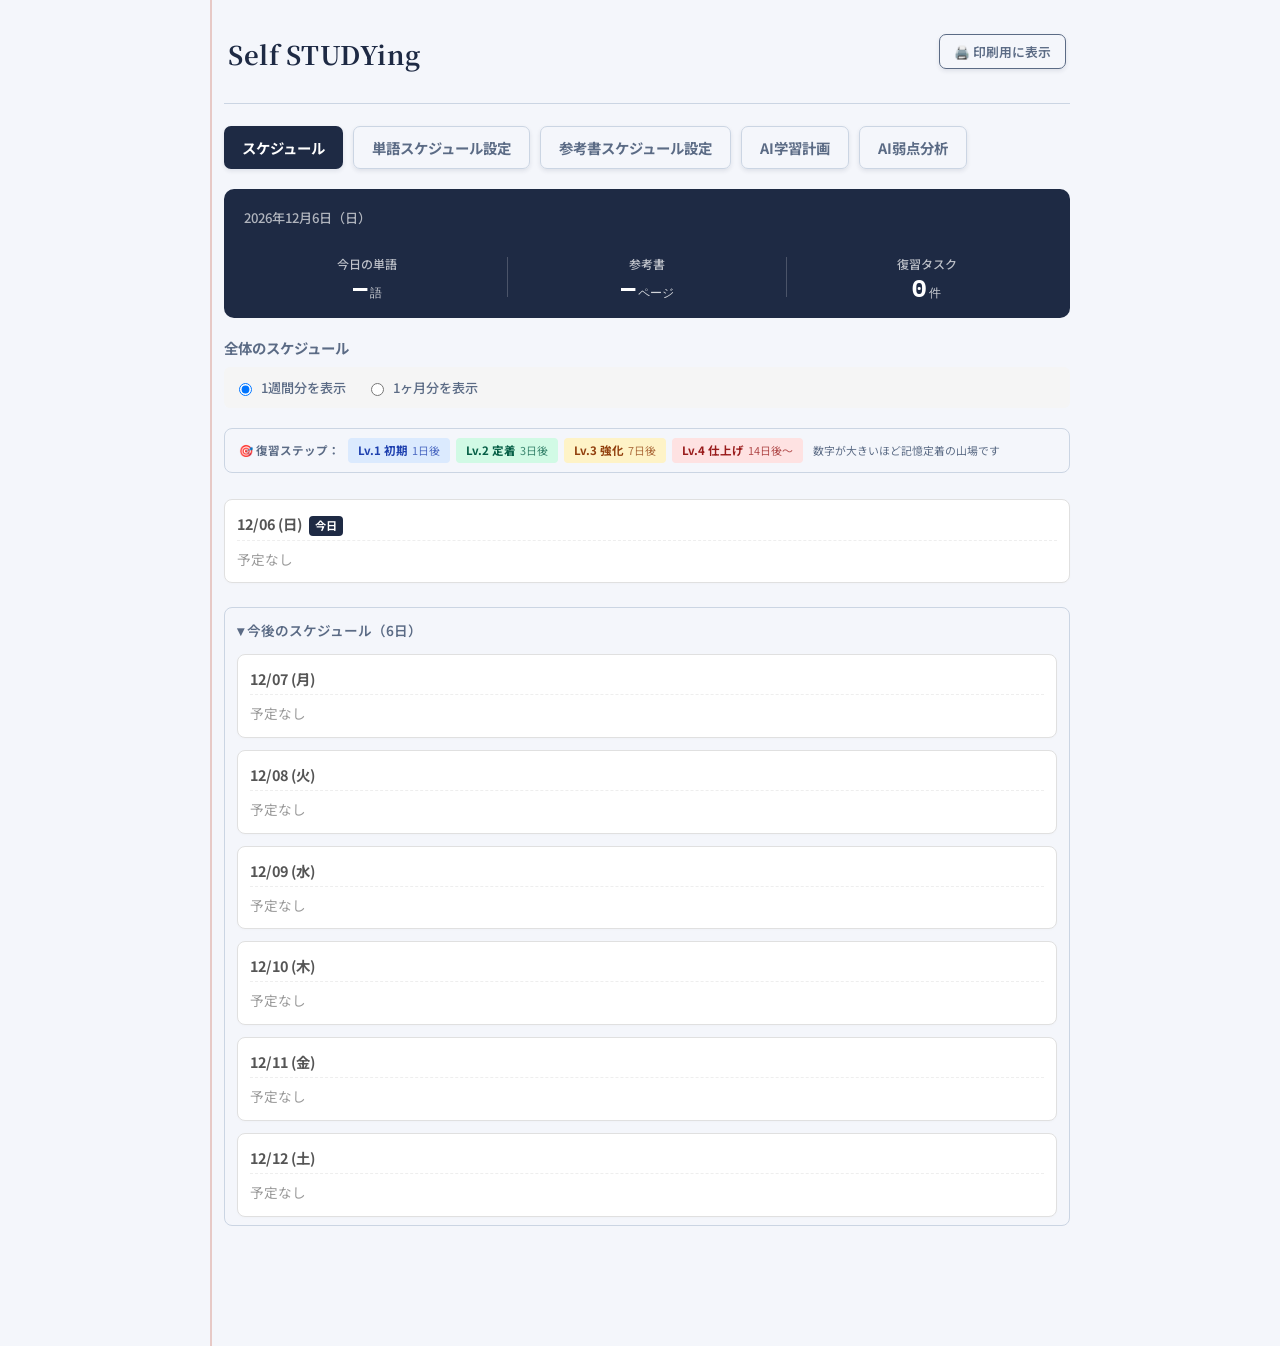
==== commit 58ea32d3: "Update index.html" ====
--- a/index.html
+++ b/index.html
@@ -34,8 +34,8 @@
     <button id="tabSchedule" class="btn-primary" onclick="showTab('schedule')">スケジュール</button>
     <button id="tab-btn-study" class="btn-ghost" onclick="showTab('study')">単語スケジュール設定</button>
     <button id="tab-btn-reference" class="btn-ghost" onclick="showTab('reference')">参考書スケジュール設定</button>
-    <button class="btn-ghost" onclick="showTab('coach')">AI学習計画</button>
-    <button class="btn-ghost" onclick="showTab('analysis')">AI弱点分析</button>
+    <button id="tab-btn-coach" class="btn-ghost" onclick="showTab('coach')">AI学習計画</button>
+    <button id="tab-btn-analysis" class="btn-ghost" onclick="showTab('analysis')">AI弱点分析</button>
   </div>
 
   <!-- モバイル用ボトムナビゲーション -->
@@ -387,30 +387,11 @@
    AI機能画面パーツ (components-ai-features.html)
 ============================================================ -->
 
-  <!-- タブボタンテンプレート（JSがナビゲーションバーに自動挿入します） -->
-  <template id="ai-nav-desktop-template">
-    <button id="tab-btn-coach" class="btn-ghost" onclick="showTab('coach')">AI学習計画</button>
-    <button id="tab-btn-analysis" class="btn-ghost" onclick="showTab('analysis')">AI弱点分析</button>
-  </template>
-
-  <template id="ai-nav-mobile-template">
-    <button class="bottom-nav-item" id="bnav-coach" onclick="showTab('coach')" aria-label="AI学習計画">
-      <span class="nav-dot"></span>
-      <span class="nav-icon">🤖</span>
-      <span>AI計画</span>
-    </button>
-    <button class="bottom-nav-item" id="bnav-analysis" onclick="showTab('analysis')" aria-label="AI弱点分析">
-      <span class="nav-dot"></span>
-      <span class="nav-icon">📊</span>
-      <span>分析</span>
-    </button>
-  </template>
-
   <!-- ① AI学習計画タブ本体 -->
   <div id="tab-coach" class="tab-content" style="display:none;">
     <!-- APIキー設定 -->
     <section class="card no-print ai-settings-card">
-      <h2 style="font-size:0.9rem; margin-bottom:8px;">⚙️ AI連携設定</h2>
+      <h2>⚙️ AI連携設定</h2>
       <div class="security-banner">
         <span class="sb-icon">⚠️</span>
         <div>
@@ -497,7 +478,7 @@
   <!-- ② AI弱点分析タブ本体 -->
   <div id="tab-analysis" class="tab-content" style="display:none;">
     <section class="card no-print ai-settings-card">
-      <h2 style="font-size:0.9rem; margin-bottom:8px;">⚙️ AI連携設定</h2>
+      <h2>⚙️ AI連携設定</h2>
       <div class="hint">「AI学習計画」タブで入力したAPIキーがこの画面でもそのまま使われます。</div>
     </section>
 
--- a/css-ai-features.css
+++ b/css-ai-features.css
@@ -1,22 +1,78 @@
 /* ============================================================
    AI機能専用スタイルシート (css/ai-features.css)
+   ─ css-style.css のデザインシステムに統合
 ============================================================ */
 
-/* 1. 成績データ・弱点分析 */
-.score-form-row { display: flex; gap: 10px; flex-wrap: wrap; align-items: flex-end; }
-.score-form-row .field { flex: 1; min-width: 110px; }
-.score-entry-item {
-  display: flex; justify-content: space-between; align-items: center; gap: 10px;
-  background: var(--paper); border: 1px solid var(--paper-line);
-  border-radius: 8px; padding: 8px 12px; font-size: .85rem;
-}
-.score-entry-item .meta { color: var(--ink-soft); font-size: .78rem; margin-top: 2px; }
-
+/* ────────────────────────────────────────────────
+   0. AIタブ セクション構造
+   ─ 参考書タブの section.card と縦方向を揃える
+   ─
+   使い方：AI学習計画・AI弱点分析タブ内の
+   セクション最外殻要素に .ai-section を付与する。
+   （HTML 側で <section class="card"> の代わりに使用）
+──────────────────────────────────────────────── */
+
+/*  css-style.css の section.card と完全同仕様
+    ─ background: var(--white) で白カードを可視化し
+      左端を視覚的アンカーとして機能させる          */
+.ai-section {
+  background: var(--white);           /* ← section.card と同値 */
+  border: 1px solid var(--paper-line);
+  border-radius: var(--radius);
+  padding: 18px 20px;
+  margin-bottom: 18px;               /* ← section.card と同値 */
+}
+
+/* h2 タイトル行：section.card 内の h2 と同仕様 */
+.ai-section > h2:first-child {
+  font-family: 'Noto Serif JP', serif;
+  font-size: 1.05rem;
+  margin: 0 0 14px 0;
+  display: flex;
+  align-items: center;
+  gap: 8px;
+}
+
+/* タグライン（サブ説明文）：参考書タブの .tagline と統一 */
+.ai-section-desc {
+  color: var(--ink-soft);
+  font-size: 0.88rem;
+  margin: 0 0 16px 0;
+  line-height: 1.6;
+}
+
+/* ────────────────────────────────────────────────
+   1. 成績入力フォーム
+──────────────────────────────────────────────── */
+
+/* フォーム行：css-style.css の .form-grid と統一 */
+.score-form-grid {
+  display: grid;
+  grid-template-columns: repeat(auto-fill, minmax(160px, 1fr));
+  gap: 12px 14px;
+  align-items: end;
+}
+.score-form-grid .field.full { grid-column: 1 / -1; }
+
+/* 旧 .score-form-row は .score-form-grid に統合済み。
+   互換性のため残す */
+.score-form-row {
+  display: flex;
+  gap: 10px;
+  flex-wrap: wrap;
+  align-items: flex-end;
+}
+.score-form-row .field {
+  flex: 1;
+  min-width: 120px;
+}
+
+/* インプット要素：css-style.css の input / select スタイルと統一 */
 select.score-select,
-input[type=text].score-text,
-input[type=password] {
+input[type="text"].score-text,
+input[type="password"] {
   font-family: 'Noto Sans JP', sans-serif;
-  font-size: .9rem;
+  font-size: 0.9rem;
   padding: 8px 10px;
   border: 1px solid var(--paper-line);
   border-radius: 6px;
@@ -24,108 +80,479 @@
   color: var(--ink);
   width: 100%;
   box-sizing: border-box;
+  transition: border-color 0.15s, outline 0.15s;
 }
 select.score-select:focus,
-input[type=text].score-text:focus,
-input[type=password]:focus {
+input[type="text"].score-text:focus,
+input[type="password"]:focus {
   outline: 2px solid var(--ink);
   outline-offset: 1px;
 }
 
+/* ────────────────────────────────────────────────
+   2. 成績エントリーリスト
+──────────────────────────────────────────────── */
+
+/* css-style.css の .entry-list / .entry-item と同構造 */
+.score-entry-list {
+  display: flex;
+  flex-direction: column;
+  gap: 8px;
+  margin-top: 14px;
+}
+
+.score-entry-item {
+  display: flex;
+  justify-content: space-between;
+  align-items: center;
+  gap: 10px;
+  background: var(--paper);
+  border: 1px solid var(--paper-line);
+  border-radius: 8px;
+  padding: 10px 14px;
+  font-size: 0.85rem;
+}
+.score-entry-item .meta {
+  color: var(--ink-soft);
+  font-size: 0.78rem;
+  margin-top: 2px;
+}
+
+/* 試験種別バッジ */
 .exam-type-badge {
-  display: inline-flex; align-items: center;
-  font-size: .72rem; font-weight: 700;
-  background: #eef2ff; color: #3730a3; border: 1px solid #c7d2fe;
-  border-radius: 4px; padding: 2px 7px; white-space: nowrap;
-}
-
+  display: inline-flex;
+  align-items: center;
+  font-size: 0.72rem;
+  font-weight: 700;
+  background: #eef2ff;
+  color: #3730a3;
+  border: 1px solid #c7d2fe;
+  border-radius: 4px;
+  padding: 2px 7px;
+  white-space: nowrap;
+}
+
+/* 偏差値バッジ：IBM Plex Mono で数値を際立たせる */
 .hensachi-badge {
-  display: inline-flex; align-items: center; gap: 3px;
+  display: inline-flex;
+  align-items: center;
+  gap: 3px;
   font-family: 'IBM Plex Mono', monospace;
-  font-size: .78rem; font-weight: 700;
-  background: #fdf4ff; color: #7c3aed; border: 1px solid #e9d5ff;
-  border-radius: 4px; padding: 2px 7px; white-space: nowrap;
-}
-
-.score-chart-grid { display: grid; grid-template-columns: 1fr 1fr; gap: 16px; margin-top: 16px; }
-.score-chart-box { position: relative; height: 200px; }
-.score-chart-label { font-size: .8rem; color: var(--ink-soft); font-weight: 600; margin-bottom: 6px; }
-
-.score-form-grid {
+  font-size: 0.78rem;
+  font-weight: 700;
+  background: #fdf4ff;
+  color: #7c3aed;
+  border: 1px solid #e9d5ff;
+  border-radius: 4px;
+  padding: 2px 7px;
+  white-space: nowrap;
+}
+
+/* ────────────────────────────────────────────────
+   3. 成績グラフ
+──────────────────────────────────────────────── */
+
+/* css-style.css の .chart-grid と同じパターン */
+.score-chart-grid {
   display: grid;
-  grid-template-columns: repeat(auto-fill, minmax(160px, 1fr));
-  gap: 12px 14px;
-  align-items: end;
-}
-.score-form-grid .field.full { grid-column: 1 / -1; }
-
+  grid-template-columns: 1fr 1fr;
+  gap: 16px;
+  margin-top: 16px;
+}
+.score-chart-box {
+  position: relative;
+  height: 200px;
+}
+.score-chart-label {
+  font-size: 0.8rem;
+  color: var(--ink-soft);
+  font-weight: 600;
+  margin-bottom: 6px;
+}
+
+/* ────────────────────────────────────────────────
+   4. 弱点カード
+──────────────────────────────────────────────── */
+
+/* css-style.css の section.card / .progress-section と同系統 */
 .weak-card {
-  border: 1px solid var(--paper-line); border-left: 4px solid var(--ink-soft);
-  border-radius: var(--radius); padding: 14px 16px; margin-bottom: 12px; background: var(--white);
-}
-.weak-card.sev-high { border-left-color: var(--margin-red); }
+  background: var(--white);
+  border: 1px solid var(--paper-line);
+  border-left: 4px solid var(--ink-soft);
+  border-radius: var(--radius);
+  padding: 14px 16px;
+  margin-bottom: 12px;
+  transition: box-shadow 0.2s ease;
+}
+.weak-card.sev-high  { border-left-color: var(--margin-red); }
 .weak-card.sev-medium { border-left-color: var(--gold); }
-.weak-card.sev-low { border-left-color: var(--success); }
+.weak-card.sev-low   { border-left-color: var(--success); }
+
 .weak-card .weak-title {
-  font-weight: 700; font-size: .95rem; margin-bottom: 6px;
-  display: flex; align-items: center; gap: 8px; flex-wrap: wrap;
-}
-.sev-badge { font-size: .68rem; font-weight: 700; border-radius: 4px; padding: 2px 7px; white-space: nowrap; }
-.sev-badge.sev-high { background: #f7e9e7; color: var(--margin-red); border: 1px solid var(--margin-red-soft); }
-.sev-badge.sev-medium { background: var(--gold-bg); color: var(--gold); border: 1px solid #e4cd94; }
-.sev-badge.sev-low { background: var(--success-bg); color: var(--success); border: 1px solid #cfe3d5; }
-.weak-card .weak-row { font-size: .85rem; margin-top: 6px; }
-.weak-card .weak-row b { color: var(--ink-soft); font-weight: 600; }
-
-/* 2. セキュリティ警告バナー */
+  font-weight: 700;
+  font-size: 0.95rem;
+  margin-bottom: 6px;
+  display: flex;
+  align-items: center;
+  gap: 8px;
+  flex-wrap: wrap;
+}
+.weak-card .weak-row {
+  font-size: 0.85rem;
+  margin-top: 6px;
+  line-height: 1.6;
+}
+.weak-card .weak-row b {
+  color: var(--ink-soft);
+  font-weight: 600;
+}
+
+/* 重要度バッジ：css-style.css の .sev-badge / .badge-warn と統一 */
+.sev-badge {
+  font-size: 0.68rem;
+  font-weight: 700;
+  border-radius: 4px;
+  padding: 2px 7px;
+  white-space: nowrap;
+}
+.sev-badge.sev-high {
+  background: #f7e9e7;
+  color: var(--margin-red);
+  border: 1px solid var(--margin-red-soft);
+}
+.sev-badge.sev-medium {
+  background: var(--gold-bg);
+  color: var(--gold);
+  border: 1px solid #e4cd94;
+}
+.sev-badge.sev-low {
+  background: var(--success-bg);
+  color: var(--success);
+  border: 1px solid #cfe3d5;
+}
+
+/* ────────────────────────────────────────────────
+   5. セキュリティ警告バナー
+──────────────────────────────────────────────── */
+
+/* css-style.css の .behind-note / .ahead-banner と同一構造 */
 .security-banner {
+  display: flex;
+  gap: 10px;
+  align-items: flex-start;
   background: #fff8e1;
   border: 1px solid #f9a825;
   border-left: 4px solid #f9a825;
-  border-radius: 8px;
+  border-radius: var(--radius);
   padding: 12px 14px;
-  font-size: .82rem;
+  font-size: 0.82rem;
   color: #5d4037;
   margin-bottom: 14px;
-  display: flex;
-  gap: 10px;
-  align-items: flex-start;
-}
-.security-banner .sb-icon { font-size: 1rem; flex-shrink: 0; margin-top: 1px; }
-
-/* 3. AI設定・チャットUI */
-.ai-settings-card { background: var(--paper); border: 1px solid var(--paper-line); }
+  line-height: 1.6;
+}
+.security-banner .sb-icon {
+  font-size: 1rem;
+  flex-shrink: 0;
+  margin-top: 1px;
+}
+
+/* ────────────────────────────────────────────────
+   6. AI設定カード
+──────────────────────────────────────────────── */
+
+/*  css-style.css の section.card と完全同仕様。
+    ─ background を var(--white) にすることで
+      ページ背景（var(--paper)）と区別し、
+      左端の白カード縁が視覚的アンカーになる。
+    ─ margin-bottom で参考書タブとの縦間隔を揃える。 */
+.ai-settings-card {
+  background: var(--white);           /* 修正：paper → white で可視化 */
+  border: 1px solid var(--paper-line);
+  border-radius: var(--radius);
+  padding: 18px 20px;
+  margin-bottom: 18px;               /* 追加：section.card と同値 */
+}
+
+/* ────────────────────────────────────────────────
+   7. チャットUI
+──────────────────────────────────────────────── */
+
 .chat-box-container {
-  height: 300px; overflow-y: auto; padding: 16px; background: var(--paper);
-  border: 1px solid var(--paper-line); border-radius: 8px; display: flex;
-  flex-direction: column; gap: 12px; margin-bottom: 12px;
-}
-.chat-msg { padding: 10px 14px; border-radius: 14px; max-width: 85%; font-size: 0.9rem; line-height: 1.5; }
-.model-msg { background: var(--white); border: 1px solid var(--paper-line); align-self: flex-start; border-bottom-left-radius: 4px; }
-.user-msg { background: var(--ink); color: var(--white); align-self: flex-end; border-bottom-right-radius: 4px; }
-.chat-input-row { display: flex; gap: 8px; align-items: center; }
-.chat-input-text { flex: 1; padding: 10px; border: 1px solid var(--paper-line); border-radius: 6px; font-family: inherit; font-size: .9rem; background: var(--paper); color: var(--ink); }
-.image-preview-box { display: none; position: relative; width: fit-content; background: var(--white); padding: 6px; border: 1px solid var(--paper-line); border-radius: 8px; margin-top: 4px; }
-.image-preview-img { max-height: 100px; display: block; border-radius: 4px; }
-.image-clear-btn { position: absolute; top: -8px; right: -8px; background: var(--danger); color: var(--white); border: none; border-radius: 50%; width: 22px; height: 22px; font-size: 12px; cursor: pointer; display: flex; align-items: center; justify-content: center; font-weight: bold; }
-.btn-gold { background: var(--gold); color: var(--white); }
-.btn-gold:hover { background: #8e6819; }
-.btn-success { background: var(--success); color: var(--white); }
-.btn-success:hover { background: #2c5239; }
-
-/* 4. アニメーション */
-.typing-indicator { display: flex; gap: 4px; align-items: center; width: fit-content; background: var(--white); border: 1px solid var(--paper-line); border-bottom-left-radius: 4px; padding: 12px 18px; }
-.typing-indicator span { width: 6px; height: 6px; background-color: var(--ink-soft); border-radius: 50%; display: inline-block; animation: bounce 1.4s infinite ease-in-out both; }
+  height: 300px;
+  overflow-y: auto;
+  padding: 16px;
+  background: var(--paper);
+  border: 1px solid var(--paper-line);
+  border-radius: var(--radius);
+  display: flex;
+  flex-direction: column;
+  gap: 12px;
+  margin-bottom: 12px;
+  /* スムーズスクロール */
+  scroll-behavior: smooth;
+}
+
+/* メッセージバブル */
+.chat-msg {
+  padding: 10px 14px;
+  border-radius: 14px;
+  max-width: 85%;
+  font-size: 0.9rem;
+  line-height: 1.6;
+  /* css-style.css の button と同じアニメーション */
+  transition: opacity 0.2s ease;
+}
+.model-msg {
+  background: var(--white);
+  border: 1px solid var(--paper-line);
+  align-self: flex-start;
+  border-bottom-left-radius: 4px;
+}
+.user-msg {
+  background: var(--ink);
+  color: var(--white);
+  align-self: flex-end;
+  border-bottom-right-radius: 4px;
+}
+
+/* 入力行：css-style.css の .footer-actions / .leech-form-row と同系統 */
+.chat-input-row {
+  display: flex;
+  gap: 8px;
+  align-items: center;
+}
+.chat-input-text {
+  flex: 1;
+  padding: 10px 12px;
+  border: 1px solid var(--paper-line);
+  border-radius: 6px;
+  font-family: 'Noto Sans JP', sans-serif;
+  font-size: 0.9rem;
+  background: var(--paper);
+  color: var(--ink);
+  transition: outline 0.15s;
+  resize: none;
+}
+.chat-input-text:focus {
+  outline: 2px solid var(--ink);
+  outline-offset: 1px;
+}
+
+/* 画像プレビューボックス */
+.image-preview-box {
+  display: none;
+  position: relative;
+  width: fit-content;
+  background: var(--white);
+  padding: 6px;
+  border: 1px solid var(--paper-line);
+  border-radius: 8px;
+  margin-top: 4px;
+}
+.image-preview-img {
+  max-height: 100px;
+  display: block;
+  border-radius: 4px;
+}
+.image-clear-btn {
+  position: absolute;
+  top: -8px;
+  right: -8px;
+  background: var(--danger);
+  color: var(--white);
+  border: none;
+  border-radius: 50%;
+  width: 22px;
+  height: 22px;
+  font-size: 12px;
+  cursor: pointer;
+  display: flex;
+  align-items: center;
+  justify-content: center;
+  font-weight: 700;
+  line-height: 1;
+}
+
+/* ────────────────────────────────────────────────
+   8. ボタン拡張
+   （css-style.css の .btn-primary / .btn-ghost を継承）
+──────────────────────────────────────────────── */
+
+/* ゴールドボタン：.today-new-tag のカラーと統一 */
+.btn-gold {
+  background: var(--gold);
+  color: var(--white);
+  transition: all 0.2s ease;
+  box-shadow: 0 2px 4px rgba(30, 42, 68, 0.1);
+}
+.btn-gold:hover  { background: #8e6819; }
+.btn-gold:active { transform: translateY(1px); box-shadow: 0 1px 2px rgba(30, 42, 68, 0.05); }
+
+/* 成功ボタン：.btn-correct と統一 */
+.btn-success {
+  background: var(--success);
+  color: var(--white);
+  transition: all 0.2s ease;
+  box-shadow: 0 2px 4px rgba(30, 42, 68, 0.1);
+}
+.btn-success:hover  { background: #2c5239; }
+.btn-success:active { transform: translateY(1px); box-shadow: 0 1px 2px rgba(30, 42, 68, 0.05); }
+
+/* ────────────────────────────────────────────────
+   9. タイピングインジケーター
+──────────────────────────────────────────────── */
+
+.typing-indicator {
+  display: flex;
+  gap: 4px;
+  align-items: center;
+  width: fit-content;
+  background: var(--white);
+  border: 1px solid var(--paper-line);
+  border-radius: 14px;
+  border-bottom-left-radius: 4px;
+  padding: 12px 18px;
+}
+.typing-indicator span {
+  width: 6px;
+  height: 6px;
+  background-color: var(--ink-soft);
+  border-radius: 50%;
+  display: inline-block;
+  animation: ai-bounce 1.4s infinite ease-in-out both;
+}
 .typing-indicator span:nth-child(1) { animation-delay: -0.32s; }
 .typing-indicator span:nth-child(2) { animation-delay: -0.16s; }
-@keyframes bounce { 0%, 80%, 100% { transform: scale(0); } 40% { transform: scale(1.0); } }
-
-/* 5. レスポンシブ */
+
+@keyframes ai-bounce {
+  0%, 80%, 100% { transform: scale(0); }
+  40%            { transform: scale(1.0); }
+}
+
+/* ────────────────────────────────────────────────
+   10. レスポンシブ（モバイル最適化）
+──────────────────────────────────────────────── */
+
 @media (max-width: 640px) {
-  #chatInput { font-size: 16px; }
-  #chatBox { height: 240px; }
-  .score-form-row { flex-direction: column; }
-  .score-form-row .field { min-width: unset; flex: none; }
-  .score-form-grid { grid-template-columns: 1fr !important; }
-  .score-chart-grid { grid-template-columns: 1fr; }
-}+
+  /* ── フォーム ── */
+  .score-form-row {
+    flex-direction: column;
+    gap: 12px;
+  }
+  .score-form-row .field {
+    min-width: unset;
+    flex: none;
+    width: 100%;
+  }
+  .score-form-grid {
+    /* 1カラムに固定 */
+    grid-template-columns: 1fr !important;
+  }
+
+  /* ── インプット：iOS のズームを防ぐ ── */
+  select.score-select,
+  input[type="text"].score-text,
+  input[type="password"],
+  .chat-input-text {
+    font-size: 16px;
+  }
+
+  /* ── グラフ ── */
+  .score-chart-grid {
+    grid-template-columns: 1fr;
+    gap: 12px;
+  }
+  .score-chart-box {
+    height: 180px;
+  }
+
+  /* ── 弱点カード ── */
+  .weak-card {
+    padding: 12px 14px;
+  }
+  .weak-card .weak-title {
+    font-size: 0.9rem;
+  }
+
+  /* ── エントリーリスト：css-style.css の .entry-item と同じ縦積み ── */
+  .score-entry-item {
+    flex-direction: column;
+    align-items: flex-start;
+    gap: 8px;
+    padding: 12px 14px;
+  }
+
+  /* ── チャット ── */
+  .chat-box-container {
+    height: 240px;
+    padding: 12px;
+  }
+  .chat-msg {
+    max-width: 92%;
+    font-size: 0.88rem;
+  }
+  .chat-input-row {
+    /* 送信ボタンを右、テキスト入力を左に保持 */
+    align-items: flex-end;
+  }
+
+  /* ── ボタン：44px 以上のタッチターゲット ── */
+  .btn-gold,
+  .btn-success {
+    min-height: 44px;
+    padding: 12px 16px;
+  }
+
+  /* ── セキュリティバナー ── */
+  .security-banner {
+    flex-direction: column;
+    gap: 6px;
+    padding: 12px;
+  }
+  .security-banner .sb-icon {
+    margin-top: 0;
+  }
+
+  /* ── AI設定・セクションカード ── */
+  .ai-settings-card,
+  .ai-section {
+    padding: 14px 14px;
+    margin-bottom: 14px;
+  }
+}
+/* ────────────────────────────────────────────────
+   11. AI機能コンテナのレイアウト統一
+   ─ #ai-features-container を .app と同一レイアウトに揃える
+   ─ AI タブ群が .app の外側に配置されているため、
+     padding / max-width / margin を .app と同値で付与する
+──────────────────────────────────────────────── */
+
+#ai-features-container {
+  max-width: 900px;
+  margin: 0 auto;
+  padding: 0 20px 60px 34px;   /* .app と同値 */
+  position: relative;
+  overflow-x: hidden;
+}
+
+/* .app::before と同じ赤い縦罫線 */
+#ai-features-container::before {
+  content: "";
+  position: absolute;
+  top: 0; bottom: 0; left: 20px;
+  width: 2px;
+  background: var(--margin-red-soft);
+}
+
+@media (max-width: 640px) {
+  #ai-features-container {
+    padding-bottom: 90px;   /* ボトムナビ分の余白 (.app と同値) */
+    padding-left: 26px;     /* .app と同値 */
+  }
+}
+
+@media print {
+  #ai-features-container::before { display: none; }
+  #ai-features-container { padding-bottom: 0; }
+}
